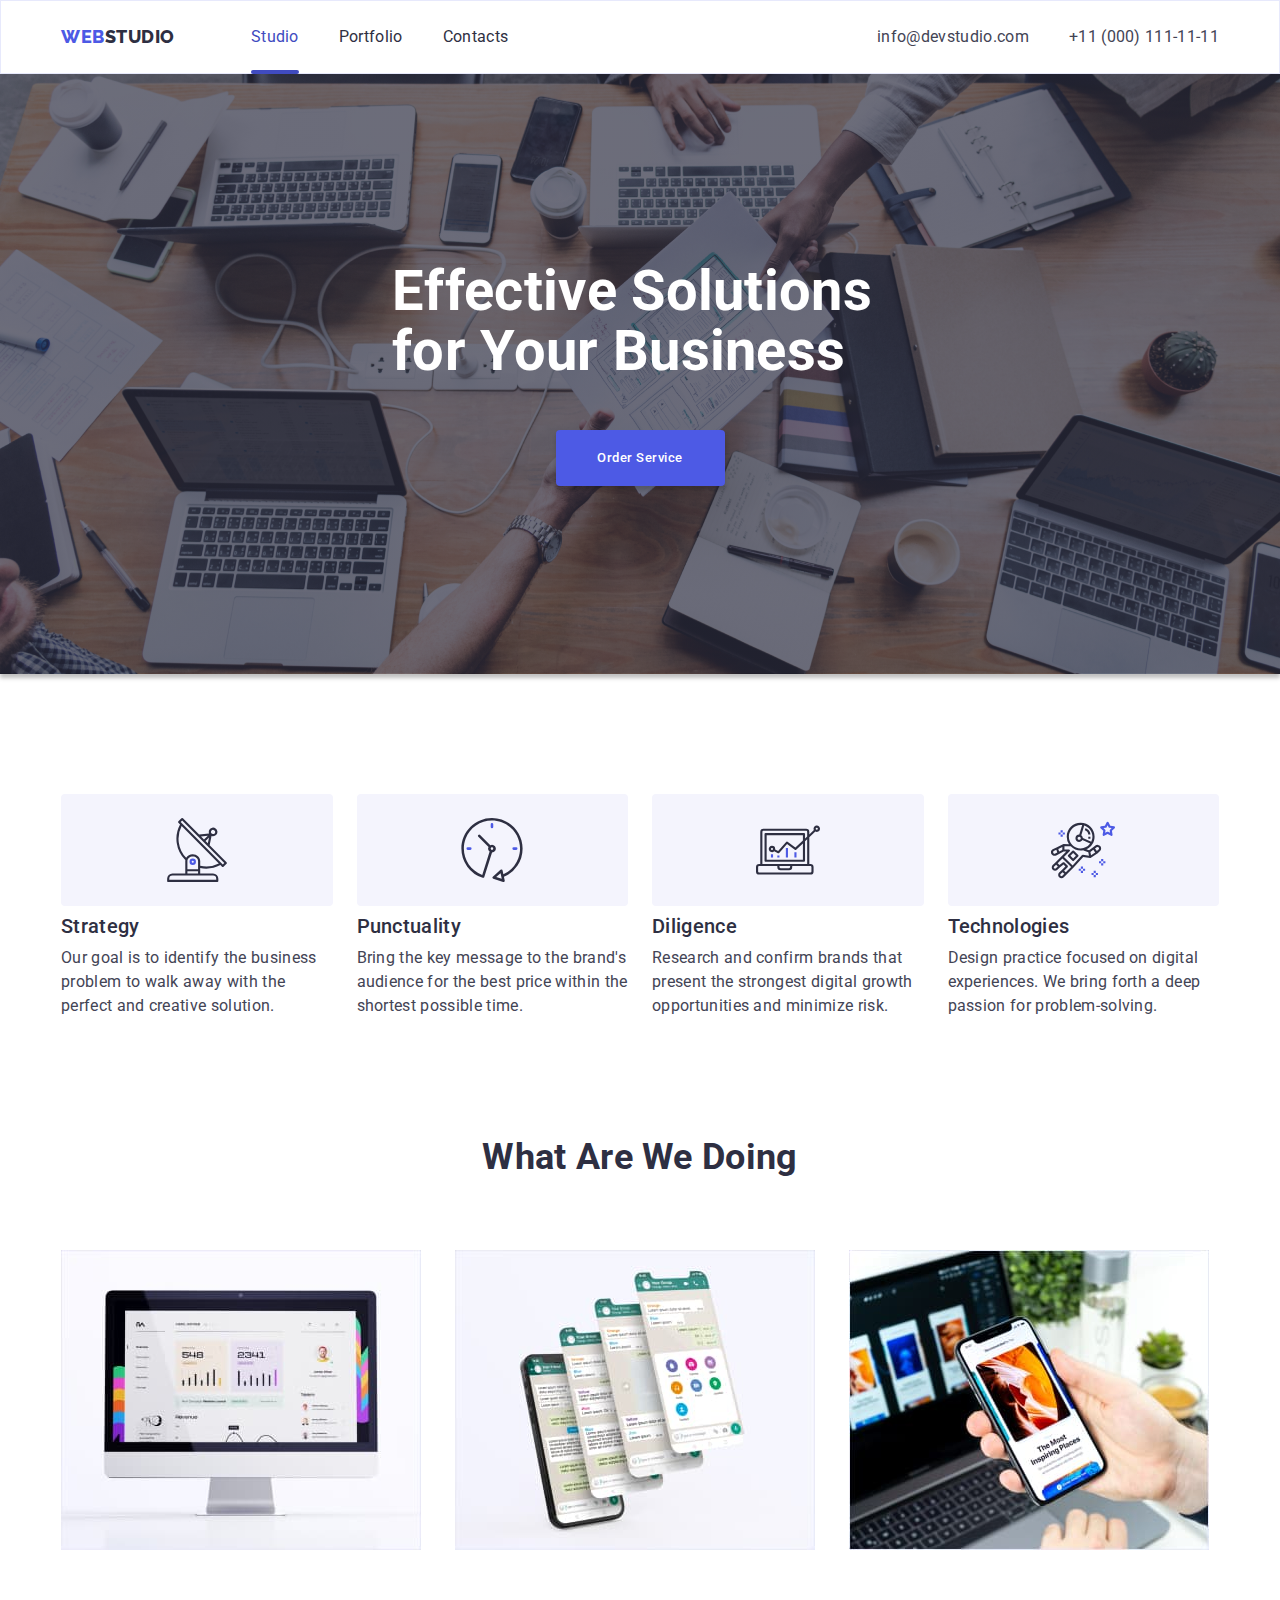
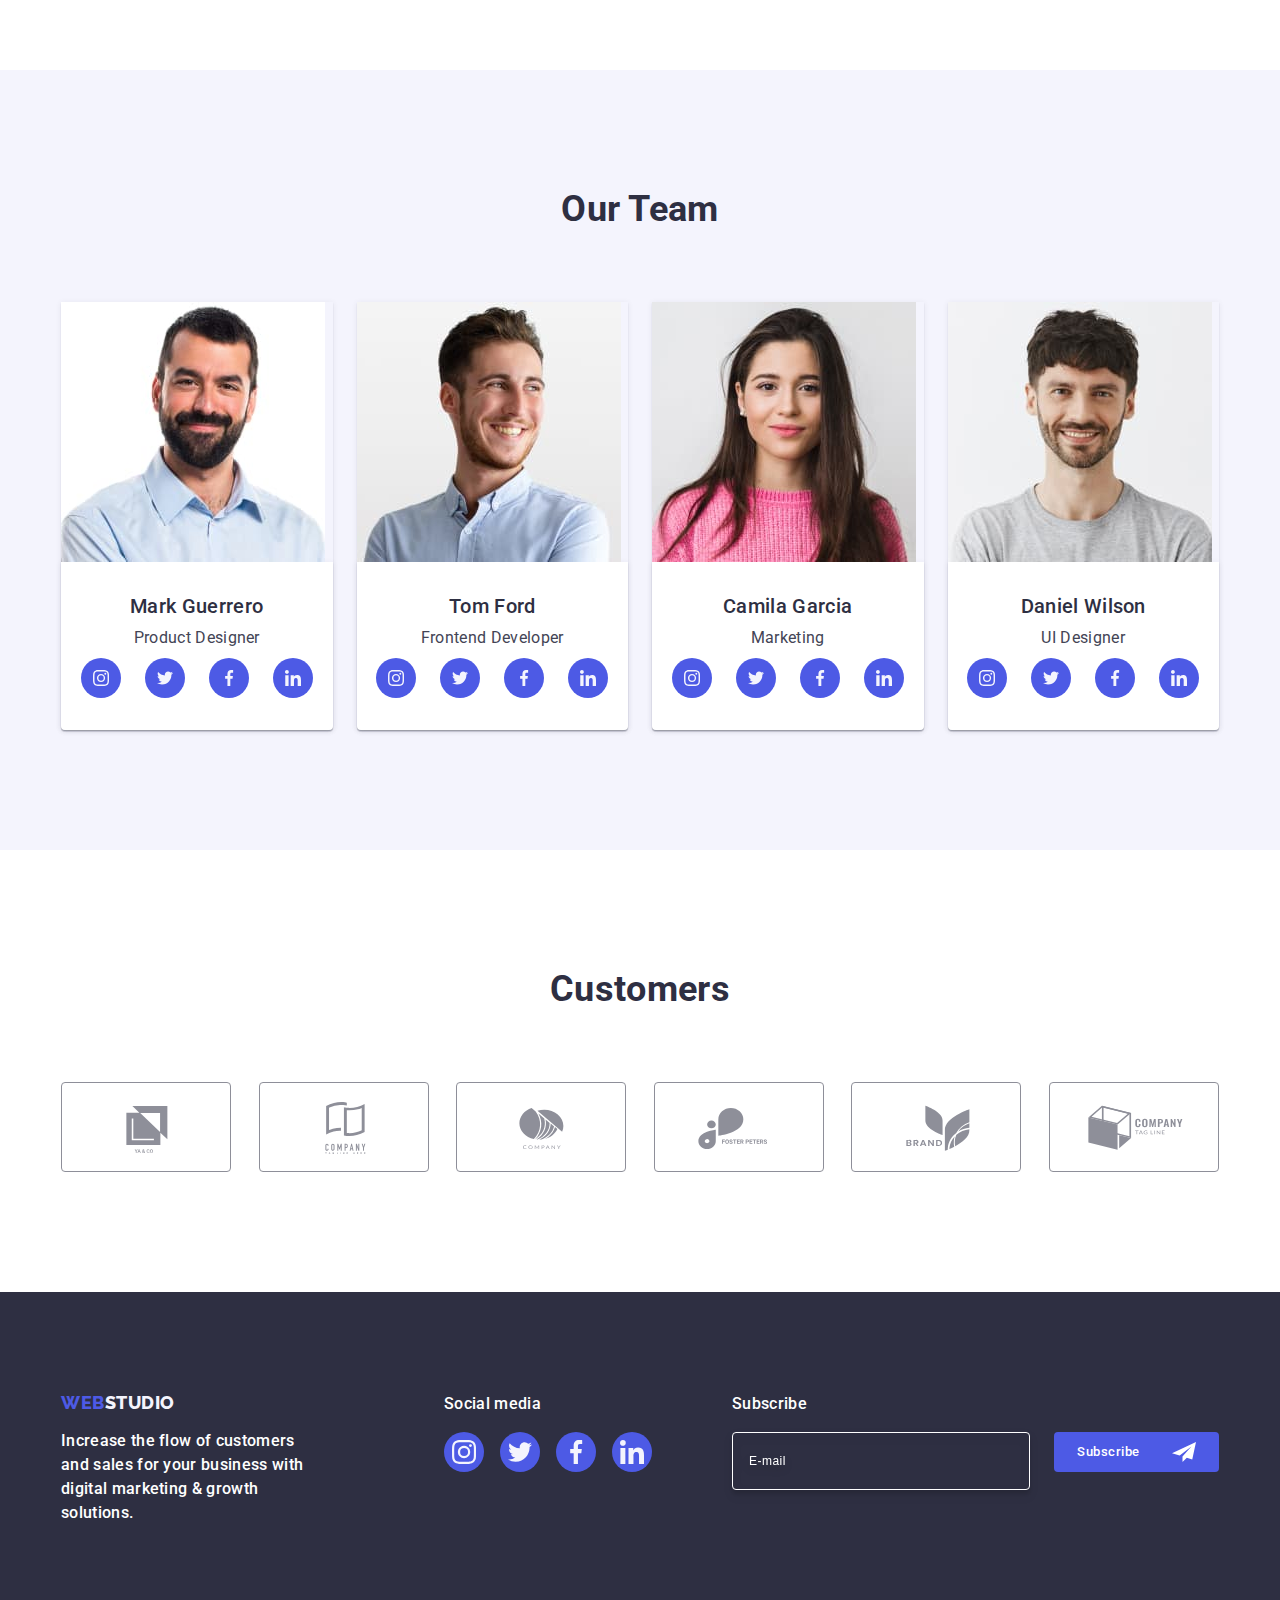
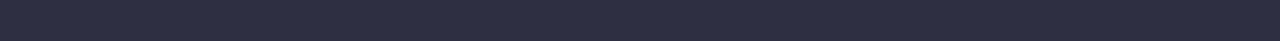
==== index.html @ c008a063 "commit" ====
<!DOCTYPE html>
<html lang="en">
  <head>
    <meta charset="UTF-8" />
    <meta http-equiv="X-UA-Compatible" content="IE=edge" />
    <meta name="viewport" content="width=device-width, initial-scale=1.0" />
    <title>WebStudio</title>

    <!-- Fonts -->
    <link rel="preconnect" href="https://fonts.googleapis.com" />
    <link rel="preconnect" href="https://fonts.gstatic.com" crossorigin />
    <link
      href="https://fonts.googleapis.com/css2?family=Raleway:wght@800&family=Roboto:wght@400;500;700;900&display=swap"
      rel="stylesheet"
    />
    <!-- Normalizer -->
    <link
      rel="stylesheet"
      href="https://cdnjs.cloudflare.com/ajax/libs/modern-normalize/2.0.0/modern-normalize.min.css"
      integrity="sha512-4xo8blKMVCiXpTaLzQSLSw3KFOVPWhm/TRtuPVc4WG6kUgjH6J03IBuG7JZPkcWMxJ5huwaBpOpnwYElP/m6wg=="
      crossorigin="anonymous"
      referrerpolicy="no-referrer"
    />
    <!-- styles -->
    <link rel="stylesheet" href="./css/styles.css" />
  </head>
  <body>
    <header class="header">
      <div class="header-container container">
        <nav class="nav-line">
          <a class="link logo" href="./index.html"
            >Web<span class="logo-grey">Studio</span></a
          >
          <ul class="list nav-list">
            <li class="nav-item">
              <a class="link nav-link active" href="./index.html">Studio</a>
            </li>
            <li class="nav-item">
              <a class="link nav-link" href="./portfolio.html">Portfolio</a>
            </li>
            <li class="nav-item">
              <a class="link nav-link" href="">Contacts</a>
            </li>
          </ul>
        </nav>
        <address class="contacts">
          <ul class="list nav-list">
            <li class="contacts-item">
              <a class="link contacts-link" href="mailto:info@devstudio.com"
                >info@devstudio.com</a
              >
            </li>
            <li class="contacts-item">
              <a class="link contacts-link" href="tel:+110001111111"
                >+11 (000) 111-11-11</a
              >
            </li>
          </ul>
        </address>
      </div>
    </header>

    <main>
      <!-- Hero section -->

      <section class="hero">
        <div class="container hero-container">
          <h1 class="hero-title">Effective Solutions for Your Business</h1>
          <button class="blue-button" type="button" data-modal-open>
            Order Service
          </button>
        </div>
      </section>

      <!-- Section 2 -->

      <section class="benefits-section">
        <div class="container">
          <h2 class="visually-hidden">Benefits</h2>
          <ul class="list benefits-list">
            <li class="text-section">
              <div class="benefits-icon-box">
                <svg class="benefits-icon" width="64" height="64">
                  <use href="./images/icons.svg#antenna"></use>
                </svg>
              </div>
              <h3 class="title">Strategy</h3>
              <p class="benefits-text">
                Our goal is to identify the business problem to walk away with
                the perfect and creative solution.
              </p>
            </li>
            <li class="text-section">
              <div class="benefits-icon-box">
                <svg class="benefits-icon" width="64" height="64">
                  <use href="./images/icons.svg#clock"></use>
                </svg>
              </div>
              <h3 class="title">Punctuality</h3>
              <p class="benefits-text">
                Bring the key message to the brand's audience for the best price
                within the shortest possible time.
              </p>
            </li>
            <li class="text-section">
              <div class="benefits-icon-box">
                <svg class="benefits-icon" width="64" height="64">
                  <use href="./images/icons.svg#diagram"></use>
                </svg>
              </div>
              <h3 class="title">Diligence</h3>
              <p class="benefits-text">
                Research and confirm brands that present the strongest digital
                growth opportunities and minimize risk.
              </p>
            </li>
            <li class="text-section">
              <div class="benefits-icon-box">
                <svg class="benefits-icon" width="64" height="64">
                  <use href="./images/icons.svg#astronaut"></use>
                </svg>
              </div>
              <h3 class="title">Technologies</h3>
              <p class="benefits-text">
                Design practice focused on digital experiences. We bring forth a
                deep passion for problem-solving.
              </p>
            </li>
          </ul>
        </div>
      </section>

      <!-- Section 3 -->

      <section class="wawd-section">
        <div class="container">
          <h2 class="wawd-title">What are we doing</h2>

          <ul class="list wawd-list">
            <li class="image-card">
              <img
                src="./images/comp.jpg"
                alt="computer"
                width="360"
                height="300"
              />
            </li>
            <li class="image-card">
              <img
                src="./images/screens.jpg"
                alt="screenshots"
                width="360"
                height="300"
              />
            </li>
            <li class="image-card">
              <img
                src="./images/tel.jpg"
                alt="phone"
                width="360"
                height="300"
              />
            </li>
          </ul>
        </div>
      </section>

      <!-- Section 4 -->

      <section class="team-section">
        <div class="container">
          <h2 class="team-title">Our Team</h2>
          <ul class="list team-list">
            <li class="team-card">
              <img
                src="./images/img.jpg"
                alt="Mark Guerrero"
                width="264"
                height="260"
              />
              <div class="team-details">
                <h3 class="title">Mark Guerrero</h3>
                <p class="team-text">Product Designer</p>
                <ul class="team-social-medias">
                  <li class="team-social-item">
                    <a class="team-icon-link" href="instagram.com"
                      ><svg class="team-icons" width="16" height="16">
                        <use href="./images/icons.svg#instagram"></use>
                      </svg>
                    </a>
                  </li>
                  <li class="team-social-item">
                    <a class="team-icon-link" href="twitter.com"
                      ><svg class="team-icons" width="16" height="16">
                        <use href="./images/icons.svg#twitter"></use>
                      </svg>
                    </a>
                  </li>
                  <li class="team-social-item">
                    <a class="team-icon-link" href="facebook.com">
                      <svg class="team-icons" width="16" height="16">
                        <use href="./images/icons.svg#facebook"></use>
                      </svg>
                    </a>
                  </li>
                  <li class="team-social-item">
                    <a class="team-icon-link" href=""
                      ><svg class="team-icons" width="16" height="16">
                        <use href="./images/icons.svg#linkedin"></use>
                      </svg>
                    </a>
                  </li>
                </ul>
              </div>
            </li>
            <li class="team-card">
              <img
                src="./images/img-2.jpg"
                alt="Tom Ford"
                width="264"
                height="260"
              />
              <div class="team-details">
                <h3 class="title">Tom Ford</h3>
                <p class="team-text">Frontend Developer</p>
                <ul class="team-social-medias">
                  <li class="team-social-item">
                    <a class="team-icon-link" href="instagram.com"
                      ><svg class="team-icons" width="16" height="16">
                        <use href="./images/icons.svg#instagram"></use>
                      </svg>
                    </a>
                  </li>
                  <li class="team-social-item">
                    <a class="team-icon-link" href="twitter.com"
                      ><svg class="team-icons" width="16" height="16">
                        <use href="./images/icons.svg#twitter"></use>
                      </svg>
                    </a>
                  </li>
                  <li class="team-social-item">
                    <a class="team-icon-link" href="facebook.com"
                      ><svg class="team-icons" width="16" height="16">
                        <use href="./images/icons.svg#facebook"></use>
                      </svg>
                    </a>
                  </li>
                  <li class="team-social-item">
                    <a class="team-icon-link" href=""
                      ><svg class="team-icons" width="16" height="16">
                        <use href="./images/icons.svg#linkedin"></use>
                      </svg>
                    </a>
                  </li>
                </ul>
              </div>
            </li>
            <li class="team-card">
              <img
                src="./images/img-3.jpg"
                alt="Camila Garcia"
                width="264"
                height="260"
              />
              <div class="team-details">
                <h3 class="title">Camila Garcia</h3>
                <p class="team-text">Marketing</p>
                <ul class="team-social-medias">
                  <li class="team-social-item">
                    <a class="team-icon-link" href="instagram.com"
                      ><svg class="team-icons" width="16" height="16">
                        <use href="./images/icons.svg#instagram"></use>
                      </svg>
                    </a>
                  </li>
                  <li class="team-social-item">
                    <a class="team-icon-link" href="twitter.com"
                      ><svg class="team-icons" width="16" height="16">
                        <use href="./images/icons.svg#twitter"></use>
                      </svg>
                    </a>
                  </li>
                  <li class="team-social-item">
                    <a class="team-icon-link" href="facebook.com"
                      ><svg class="team-icons" width="16" height="16">
                        <use href="./images/icons.svg#facebook"></use>
                      </svg>
                    </a>
                  </li>
                  <li class="team-social-item">
                    <a class="team-icon-link" href=""
                      ><svg class="team-icons" width="16" height="16">
                        <use href="./images/icons.svg#linkedin"></use>
                      </svg>
                    </a>
                  </li>
                </ul>
              </div>
            </li>
            <li class="team-card">
              <img
                src="./images/img-4.jpg"
                alt="Daniel Wilson"
                width="264"
                height="260"
              />
              <div class="team-details">
                <h3 class="title">Daniel Wilson</h3>
                <p class="team-text">UI Designer</p>
                <ul class="team-social-medias">
                  <li class="team-social-item">
                    <a class="team-icon-link" href="instagram.com"
                      ><svg class="team-icons" width="16" height="16">
                        <use href="./images/icons.svg#instagram"></use>
                      </svg>
                    </a>
                  </li>
                  <li class="team-social-item">
                    <a class="team-icon-link" href="twitter.com"
                      ><svg class="team-icons" width="16" height="16">
                        <use href="./images/icons.svg#twitter"></use>
                      </svg>
                    </a>
                  </li>
                  <li class="team-social-item">
                    <a class="team-icon-link" href="facebook.com"
                      ><svg class="team-icons" width="16" height="16">
                        <use href="./images/icons.svg#facebook"></use>
                      </svg>
                    </a>
                  </li>
                  <li class="team-social-item">
                    <a class="team-icon-link" href=""
                      ><svg class="team-icons" width="16" height="16">
                        <use href="./images/icons.svg#linkedin"></use>
                      </svg>
                    </a>
                  </li>
                </ul>
              </div>
            </li>
          </ul>
        </div>
      </section>

      <!-- Customers -->

      <section class="customers">
        <div class="container">
          <h2 class="team-title">Customers</h2>
          <ul class="customers-list">
            <li class="cust-item">
              <a href="" class="cust-link" aria-label="logo-1">
                <svg class="cust-icon" width="104" height="56">
                  <use href="./images/icons.svg#logo-1"></use>
                </svg>
              </a>
            </li>
            <li class="cust-item">
              <a href="" class="cust-link" aria-label="logo-2">
                <svg class="cust-icon" width="104" height="56">
                  <use href="./images/icons.svg#logo-2"></use>
                </svg>
              </a>
            </li>
            <li class="cust-item">
              <a href="" class="cust-link" aria-label="logo-3">
                <svg class="cust-icon" width="104" height="56">
                  <use href="./images/icons.svg#logo-3"></use>
                </svg>
              </a>
            </li>
            <li class="cust-item">
              <a href="" class="cust-link" aria-label="logo-4">
                <svg class="cust-icon" width="104" height="56">
                  <use href="./images/icons.svg#logo-4"></use>
                </svg>
              </a>
            </li>
            <li class="cust-item">
              <a href="" class="cust-link" aria-label="logo-5">
                <svg class="cust-icon" width="104" height="56">
                  <use href="./images/icons.svg#logo-5"></use>
                </svg>
              </a>
            </li>
            <li class="cust-item">
              <a href="" class="cust-link" aria-label="logo-6">
                <svg class="cust-icon" width="104" height="56">
                  <use href="./images/icons.svg#logo-6"></use>
                </svg>
              </a>
            </li>
          </ul>
        </div>
      </section>
    </main>

    <footer class="footer">
      <div class="container footer-container">
        <div class="footer-text-container">
          <a class="link logo footer-logo" href="./index.html"
            >Web<span class="logo-white">Studio</span>
          </a>
          <p class="footer-text">
            Increase the flow of customers and sales for your business with
            digital marketing & growth solutions.
          </p>
        </div>
        <div class="footer-socials-block">
          <p class="footer-text">Social media</p>
          <ul class="footer-social-list">
            <li class="footer-social-medias">
              <a href="" class="f-social-link">
                <svg class="footer-icon" width="24" height="24">
                  <use href="./images/icons.svg#instagram"></use>
                </svg>
              </a>
            </li>
            <li class="footer-social-medias">
              <a href="" class="f-social-link">
                <svg class="footer-icon" width="24" height="24">
                  <use href="./images/icons.svg#twitter"></use>
                </svg>
              </a>
            </li>
            <li class="footer-social-medias">
              <a href="" class="f-social-link">
                <svg class="footer-icon" width="24" height="24">
                  <use href="./images/icons.svg#facebook"></use>
                </svg>
              </a>
            </li>
            <li class="footer-social-medias">
              <a href="" class="f-social-link">
                <svg class="footer-icon" width="24" height="24">
                  <use href="./images/icons.svg#linkedin"></use>
                </svg>
              </a>
            </li>
          </ul>
        </div>

        <div class="subscribe">
          <p class="subscribe-title">Subscribe</p>

          <form class="subscribe-form">
            <label class="subscribe-label">
              <input
                class="subscribe-input"
                type="email"
                name="subscribe"
                placeholder="E-mail"
              />
            </label>

            <button class="blue-button subscribe-btn" type="submit">
              Subscribe
              <svg class="btn-icon" width="24" height="24">
                <use href="./images/icons.svg#send"></use>
              </svg>
            </button>
          </form>
        </div>
      </div>
    </footer>

    <!-- MODAL -->

    <div class="backdrop is-hidden" data-modal>
      <div class="modal">
        <button class="close-btn" type="button" data-modal-close>
          <svg class="close-icon" width="8" height="8">
            <use href="./images/icons.svg#icon-close"></use>
          </svg>
        </button>

        <p class="modal-title">Leave your contacts and we will call you back</p>

        <form class="modal-form">
          <div class="label-box">
            <label class="modal-label" for="user-name"> Name </label>
          </div>

          <div class="input-box">
            <input
              class="modal-input"
              type="text"
              name="user-name"
              id="user-name"
            />
            <svg
              class="input-icon"
              width="18"
              height="24"
              style="padding: 3px 0px"
            >
              <use href="./images/icons.svg#modal-name"></use>
            </svg>
          </div>

          <div class="label-box">
            <label class="modal-label" for="phone-no">Phone</label>
          </div>

          <div class="input-box" id="user-phone">
            <input
              class="modal-input"
              type="tel"
              name="phone"
              id="user-phone"
            />
            <svg class="input-icon" width="18" height="24">
              <use href="./images/icons.svg#modal-phone"></use>
            </svg>
          </div>

          <div class="label-box">
            <label class="modal-label" for="user-email">Email</label>
          </div>

          <div class="input-box">
            <input
              class="modal-input"
              type="email"
              name="email"
              id="user-email"
            />
            <svg class="input-icon" width="18" height="24">
              <use href="./images/icons.svg#modal-email"></use>
            </svg>
          </div>

          <label class="modal-label" for="user-comment">Comment</label>

          <textarea
            class="modal-input comment-box"
            name="comment"
            id="user-comment"
            placeholder="Text input"
          >
          </textarea>

          <div class="checkbox-area">
            <input
              class="check-box visually-hidden"
              type="checkbox"
              name="user-privacy"
              id="user-privacy"
              value="true"
            />
            <label for="user-privacy" class="policy">
              <span class="modal-check">
                <svg class="check-icon" width="" height="">
                  <use href=""></use>
                </svg>
              </span>
              I accept the terms and conditions of the
              <a href="">Privacy policy </a>
            </label>
          </div>
          <button class="blue-button send-btn" type="submit">Send</button>
        </form>
      </div>
    </div>

    <!-- skript -->
    <script src="./js/modal.js"></script>
  </body>
</html>
---- css/styles.css ----
:root {
    --primary-font: "Roboto", sans-serif;
    --body-text-color: #434455;
    --iris-color:#4D5AE5;
    --ocean-color:#404BBF;
    --main-white-color:#F4F4FD;
    --title-color:#2e2f42;
}
body {
    font-family: 'Roboto', sans-serif;
    color: var(--body-text-color);
    font-style: normal;
    font-weight: 400;
    font-size: 16px;
    line-height: 24px;
    letter-spacing: 0.02em;
    background-color: #FFF;
    margin:0;
}

img {
    display: block;
}
h1, h2, h3, h4, h5, li, p {
    margin: 0;
}
ul {
    margin: 0;
    padding: 0;
    list-style: none;
}
button {
    cursor: pointer;
}
.visually-hidden {
  position: absolute;
  width: 1px;
  height: 1px;
  margin: -1px;
  border: 0;
  padding: 0;
  white-space: nowrap;
  clip-path: inset(100%);
  clip: rect(0 0 0 0);
  overflow: hidden;
}

.container {
    width: 1158px;
    padding:0 15px;
    margin:0 auto;
}
.link {
    text-decoration: none;
    color: var(--body-text-color);
}
.list {
    color: var(--title-color);
}

/* Header */  
.header {
    max-height: 72px;
    border: 1px solid #E7E9FC;
    box-shadow: 0px 2px 1px rgba(46, 47, 66, 0.08), 0px 1px 1px rgba(46, 47, 66, 0.16), 0px 1px 6px rgba(46, 47, 66, 0.08);
 } 
/* logo */
.link.logo {
    font-family: 'Raleway', sans-serif;
    font-style: normal;
    font-weight: 800;
    font-size: 18px;
    line-height: 1.17;
    letter-spacing: 0.03em;
    text-transform: uppercase;
    color: var(--iris-color);
    margin-right: 76px;
}
.logo-grey {
    color: var(--title-color);
}
.header-container{
    display:flex;
    justify-content: space-between;
    align-items: center;
}
.nav-line {
    display: flex;
    align-items: center;
}
.nav-list {
    display: flex;
    gap: 40px;
}
.nav-item {
    transition:color 250ms cubic-bezier(0.4, 0, 0.2, 1); 
}
.nav-link {
    position:relative;
    transition: color 250ms cubic-bezier(0.4, 0, 0.2, 1);
}
.link.nav-link {
    display: flex;
    color: var(--title-color);
    font-style: normal;
    padding: 24px 0;
}
.nav-link.active {
    color:#404bbf; 
}
.nav-link.active::after{
    content: "";
    width: 100%;
    height: 4px;
    border-radius: 2px;
    background-color: var(--ocean-color); 
    position: absolute;
    left: 0; 
    bottom: -1px;
}

.nav-link:hover,
.nav-link:focus,
.nav-link:active{
    color: var(--ocean-color);
}

.contacts{
    font-style: normal;
    line-height: 1.5em;
}
.contacts .link:hover,
.contacts .link:active,
.contacts .link:focus {
    color:var(--ocean-color);
}
.contacts-link{
 transition: color 250ms cubic-bezier(0.4, 0, 0.2, 1);
}

/* hero */

.hero {
    color:#FFF;
    max-width: 1440px;
    max-height: 600px;
    background-color:#2E2F42; 
    background-image:linear-gradient(
	to bottom, 
	rgba(46, 47, 66, 0.70), 
	rgba(46, 47, 66, 0.70)
	),
    url(/images/hero-image.jpg);
    background-repeat:no-repeat;
    background-size: cover;
    background-position: center;
    
    padding: 188px 0;
    margin: 0 auto;
    box-shadow: 0px 4px 4px 0px rgba(0, 0, 0, 0.25);
}
.hero-title{
    font-weight: 700;
    font-size: 56px;
    line-height: 1.07;
    margin:auto auto 48px auto;
    max-width: 496px; 
}
.hero-container {

}
.blue-button {
    font-family: "Roboto", sans-serif; 
    color: #FFF;
    background-color: var(--iris-color); 
    font-weight: 500;
    letter-spacing: 0.04em;

    display: block;
    margin: 0 auto;
    min-width: 169px;
    height: 56px;
    box-shadow: 0px 4px 4px rgba(0, 0, 0, 0.15);
    border-radius: 4px;
    border: none;

    transition:background-color 250ms cubic-bezier(0.4, 0, 0.2, 1);
}
.hero-button:hover,
.hero-button:active, 
.hero-button:focus {
    background-color: var(--ocean-color);
}

/* benefits section */

.benefits-section{
    padding: 120px 0;
}

.benefits-list{
    display: flex;
    gap: 24px;
}
.benefits-icon-box{
    background-color: #F4F4FD;
    border-radius: 4px;
    margin-bottom: 8px;
    height: 112px;

    display: flex;
    align-items: center;
    justify-content: center;
}
.text-section {
    width: calc((100% - 72px) / 4);
}
.title {
    font-weight: 500;
    font-size: 20px;
    line-height: 24px;
    text-transform: capitalize;
    margin-bottom: 8px;
}

.benefits-text{
    letter-spacing: 0.02em;
    color:var(--body-text-color);
}


/* what are we doing */
.wawd-section {
    padding-bottom: 120px;

}
.wawd-title {
    color: var(--title-color);
    text-align: center;
    font-weight: 700;
    font-size: 36px;
    line-height: 1.11;
    text-transform: capitalize;
    margin-bottom: 72px;
}
.wawd-list {
    display: flex;
    gap: 24px;
}


/* Team */

.team-section {
    background-color: var(--main-white-color);
    padding: 120px 0;
}
.team-list {
    display: flex;
    gap: 24px;
    justify-content: center;
}
.team-card {
    width: calc((100% - 72px) / 4);
    border-radius: 0px 0px 4px 4px;
    min-height: 348px;
    box-shadow: 0px 1px 6px rgba(46, 47, 66, 0.08), 0px 1px 1px rgba(46, 47, 66, 0.16), 0px 2px 1px rgba(46, 47, 66, 0.08);
}

.team-details {
    text-align: center;
    padding: 32px 0;
    box-shadow: 0px 1px 6px rgba(46, 47, 66, 0.08), 0px 1px 1px rgba(46, 47, 66, 0.16), 0px 2px 1px rgba(46, 47, 66, 0.08);
    border-radius: 0px 0px 4px 4px;
    background-color: #FFF;
}
.team-title {
    color:var(--title-color);
    text-align: center;
    font-weight: 700;
    font-size: 36px;
    line-height: 1.11;
    text-transform: capitalize;
    margin-bottom: 72px;
}
.team-text {
    color: #434455;
}
.team-social-medias{
    display: flex;
    gap: 24px;
    justify-content: center;
    margin-top: 8px;
}
.team-social-item{
}
.team-icons {
    fill:#f4f4fd;
}
.team-icon-link{
    display:flex;
    justify-content: center;
    align-items: center;
    background-color: var(--iris-color);
    padding: 12px;
    border-radius: 50%;
    transition: background-color 250ms cubic-bezier(0.4, 0, 0.2, 1); 

}
.team-icon-link:hover,
.team-icon-link:focus,
.team-icon-link:active {
    background-color: var(--ocean-color);
}

/* Customers */
.customers{
    padding: 120px 0;
}
.customers-list{
    display:flex;
    justify-content:space-between;
    gap:24px; 
}
.cust-item{
    transition: border-color 250ms cubic-bezier(0.4, 0, 0.2, 1), color 250ms cubic-bezier(0.4, 0, 0.2, 1);
}
.cust-link{
    width: 168px;
    height: 88px;
    border: 1px solid #8E8F99;
    color: #8e8f99;

    display: flex;
    align-items: center;
    justify-content: center;
    border-radius: 4px;
    flex-shrink: 0;
    transition: border-color 250ms cubic-bezier(0.4, 0, 0.2, 1), color 250ms cubic-bezier(0.4, 0, 0.2, 1);

}
.cust-link:hover,
.cust-link:focus {
    color: #404bbf;
    border-color: #404bbf;
}
.cust-icon{
    fill: currentColor;
}
.cust-link:hover.cust-icon,
.cust-link:focus.cust-icon
{
    fill:var(--ocean-color);
    color: var(--ocean-color);
    border-color: var(--ocean-color);
}

/* PORTFOLIO */

/*  button line */
.portfolio-section {
    padding-top: 96px; 
    padding-bottom: 120px; 
}
.btn-item{
    display: block;
}
.buttons {
    font-family: var(--primary-font);
    color: var(--iris-color);
    background-color:var(--main-white-color);
    
    font-weight: 500;
    letter-spacing: 0.04em;
    padding: 12px 24px;
    border: 1px solid #E7E9FC;
    border-radius: 4px;
    transition:color 250ms cubic-bezier(0.4, 0, 0.2, 1), background-color 250ms cubic-bezier(0.4, 0, 0.2, 1), border-color 250ms cubic-bezier(0.4, 0, 0.2, 1), box-shadow 250ms cubic-bezier(0.4, 0, 0.2, 1);
}
.buttons:hover,
.buttons:active,
.buttons:focus
{
    background-color: var(--ocean-color);
    color:#FFF;
    border: 1px solid transparent;
    box-shadow: 0px 3px 1px rgba(0, 0, 0, 0.1), 0px 2px 1px rgba(0, 0, 0, 0.08), 0px 2px 2px rgba(0, 0, 0, 0.12); 
}
.buttons:hover .btn-link,
.buttons:active .btn-link,
.buttons:focus .btn-link {
    color:#fff;
}
.button-row{
    display:flex;
    justify-content: center;
    margin-bottom: 72px;
    gap: 24px;

}


/* pictures */

.image-container{
    display:flex;
    flex-wrap: wrap;
    gap: 24px;
    row-gap: 48px;
    justify-content: center;

}
.image-card{
    width:calc((100% - 48px) / 3);    
}

.image-link {
    display: block;
    transition: box-shadow 250ms cubic-bezier(0.4, 0, 0.2, 1);

}

.image-link:hover,
.image-link:active,
.image-link:focus{
    box-shadow: 0px 2px 1px 0px rgba(46, 47, 66, 0.08), 0px 1px 1px 0px rgba(46, 47, 66, 0.16), 0px 1px 6px 0px rgba(46, 47, 66, 0.08);
}
.box{
    overflow: hidden;
    max-width: 360px;
    max-height: 300px;

    position: relative;
}
.hover-text
{
    background-color: var(--iris-color);
    color: #F4F4FD;
    display: inline-block;
    position: absolute;
    top: 0;
    transform: translateY(100%);
    transition: transform 250ms cubic-bezier(0.4, 0, 0.2, 1);

    width: 100%;
    height: 100%;
    padding: 40px 32px;  
    font-size: 16px;
    line-height: 1.5; 
    letter-spacing: 0.02em; 
}

.box:hover .hover-text{
    transform: translateY(0%);
    transition-duration: 250ms;
}

.picture-title{
    font-weight: 500;
    font-size: 20px;
    color: var(--title-color);
    margin-bottom: 8px;
}
.picture-text {
    color: var(--body-text-color);
}
.card {
    padding: 32px 16px;
    border: 1px solid #E7E9FC;
    border-top: none;
}


/* Footer */

.footer {
    background-color: #2E2F42;
    color: var(--main-white-color);
    padding: 100px 0px;
}
.footer-container {
    display: flex;
    align-items: baseline;
}
.footer-text-container{
    margin-right: 120px;
}
.footer-logo {
    display: inline-block;
    margin-bottom: 16px; 
}
.logo-white {
    color: var(--main-white-color);
}
.footer-text{
    max-width: 264px;
    font-weight: 500;
    color:#ffffff;
    margin-bottom: 16px;
}
.footer-social-list {
    display: flex;
    align-items: baseline;
    gap: 16px;
    margin-top: 16px;
}
.footer-social-medias {
    width: 40px;
    height: 40px;
}
.f-social-link{
    display: flex;
    justify-content: center;
    align-items: center;
    background-color: var(--iris-color);
    padding: 8px;
    border-radius: 50%;
    transition: background-color 250ms cubic-bezier(0.4, 0, 0.2, 1); 

}
.f-social-link:hover,
.f-social-link:focus,
.f-social-link:active{
    background-color: #31D0AA;
}
.footer-icon {
    fill: #f4f4fd;
}

/* subscribe input */

.subscribe{
    margin-left: 80px;
}
.subscribe-title{
    margin-bottom: 16px;
    font-size: 16px;
    font-weight: 500;
    color: #fff;
}
.subscribe-form{
    display: flex;
    gap: 24px;
}
.subscribe-label{

}
.subscribe-input{
    color: #fff;
    width: 264px;
    height: 40px;
    border-radius: 4px;
    border: 1px solid #FFF;
    box-shadow: 0px 4px 4px 0px rgba(0, 0, 0, 0.15);
    background-color: transparent;
    font-size: 12px;
    line-height: 1.5; 
    letter-spacing: 0.04em; 
    filter: drop-shadow(0px 4px 4px rgba(0, 0, 0, 0.15)); 
    padding: 8px 16px;
}
.subscribe-input::placeholder{
    color:#fff;
}
.subscribe-input:focus{
    border-color: var(--iris-color);
    outline: transparent;
}
.subscribe-btn{
    height: 40px;
    min-width: 165px;
    display: flex;
    gap: 16px;
    line-height: 1.5;
    align-items: center;
    justify-content: center;
    box-shadow: none;
   }

.btn-icon{
    fill: #fff;
    margin-left: 16px;
}

                        /* MODAL */
.backdrop.is-hidden{
    opacity: 0;
    pointer-events: none;
    visibility: hidden;
}
.backdrop {
    position: fixed;
    top: 0;
    left: 0;
    background-color: rgba(46, 47, 66, 0.40);
    width: 100%;
    height: 100%;
    z-index: 999;
    transition: opacity 250ms cubic-bezier(0.4, 0, 0.2, 1), visibility 250ms cubic-bezier(0.4, 0, 0.2, 1);
}

.modal{
    width: 408px;
    min-height: 584px;
    padding: 72px 24px 24px 24px;

    flex-shrink: 0;
    background-color: #FFF;
    border-radius: 4px;
    background: #FCFCFC;
    border-radius: 4px;
    box-shadow: 0px 2px 1px 0px rgba(0, 0, 0, 0.20), 0px 1px 3px 0px rgba(0, 0, 0, 0.12), 0px 1px 1px 0px rgba(0, 0, 0, 0.14);

    position: absolute;
    top: 50%;
    left:50%;
    transform: translate(-50%, -50%);
    transition: transform 250ms cubic-bezier(0.4, 0, 0.2, 1); 
}
.close-btn {
    width:24px;
    height:24px;
    padding: 0; 
    background-color:#e7e9fc;

    position: absolute;
    top:24px;
    right:24px;
    border-radius: 50%;
    border: 1px solid rgba(0, 0, 0, 0.10);

    display: flex;
    align-items: center;
    justify-content: center;

    transition: background-color 250ms cubic-bezier(0.4, 0, 0.2, 1), border 250ms cubic-bezier(0.4, 0, 0.2, 1); 
}
.close-icon{
    border: 1px;
    transition: fill 250ms cubic-bezier(0.4, 0, 0.2, 1); 
}
.close-btn:hover,
.close-btn:focus
 {
    background-color: var(--ocean-color);
    border:none;
}
.close-btn:hover .close-icon,
.close-btn:focus .close-icon {
    stroke:#FFF;
    fill: #fff;
}

/* INPUT */

.modal-title{
    text-align: center;
    font-size: 16px;
    font-style: normal;
    font-weight: 500;
    letter-spacing: 0.02px;
    line-height: 1.5; 
    margin-bottom: 16px;
    color: #2E2F42;
}
.modal-form{

}
.label-box{
    margin-bottom: 8px; 
}

.modal-label,
.user-privacy {
    display: block;
    color: #8E8F99;
    font-weight: 400;
    letter-spacing: 0.04em; 
    line-height: 1.17; 
    font-size: 12px; 
     margin-bottom: 4px; 

    position: relative;
}
.input-box {
    position: relative;
}

.modal-input{
    padding: 11px 38px;
    margin-top: 2px;
    width: 100%;
    height: 40px;

    border-radius: 4px;
    border: 1px solid rgba(46, 47, 66, 0.40);
    transition:border-color 250ms cubic-bezier(0.4, 0, 0.2, 1);

}
.input-icon {
    fill: #2E2F42;

    position: absolute;
    left: 16px; 
    top: 50%;
    transform: translateY(-50%);

    transition:fill 250ms cubic-bezier(0.4, 0, 0.2, 1);
}
.modal-input:focus{
    border-color: var(--iris-color);
    outline: transparent;

}
.modal-input:focus + .input-icon{
    fill:var(--iris-color);

}
.comment-box {
    padding-left: 16px;
    min-height: 120px;
}

.comment-box::placeholder{
    color: rgba(46, 47, 66, 0.40);
}

.comment-box{
    
}
.checkbox-area{

}
.modal-check {
    font-size: 12px;
    font-style: normal;
    font-weight: 400;
    line-height: 14px;
    letter-spacing: 0.48px;
    color:#8E8F99;
    margin-top: 16px;
}
.check-box {

    transition:color 250ms cubic-bezier(0.4, 0, 0.2, 1);
}
.check-box:checked {
    color: var(--ocean-color);
}
.modal-check{

}
.check-icon{
    
}
.send-btn {
    margin-top: 24px;
}
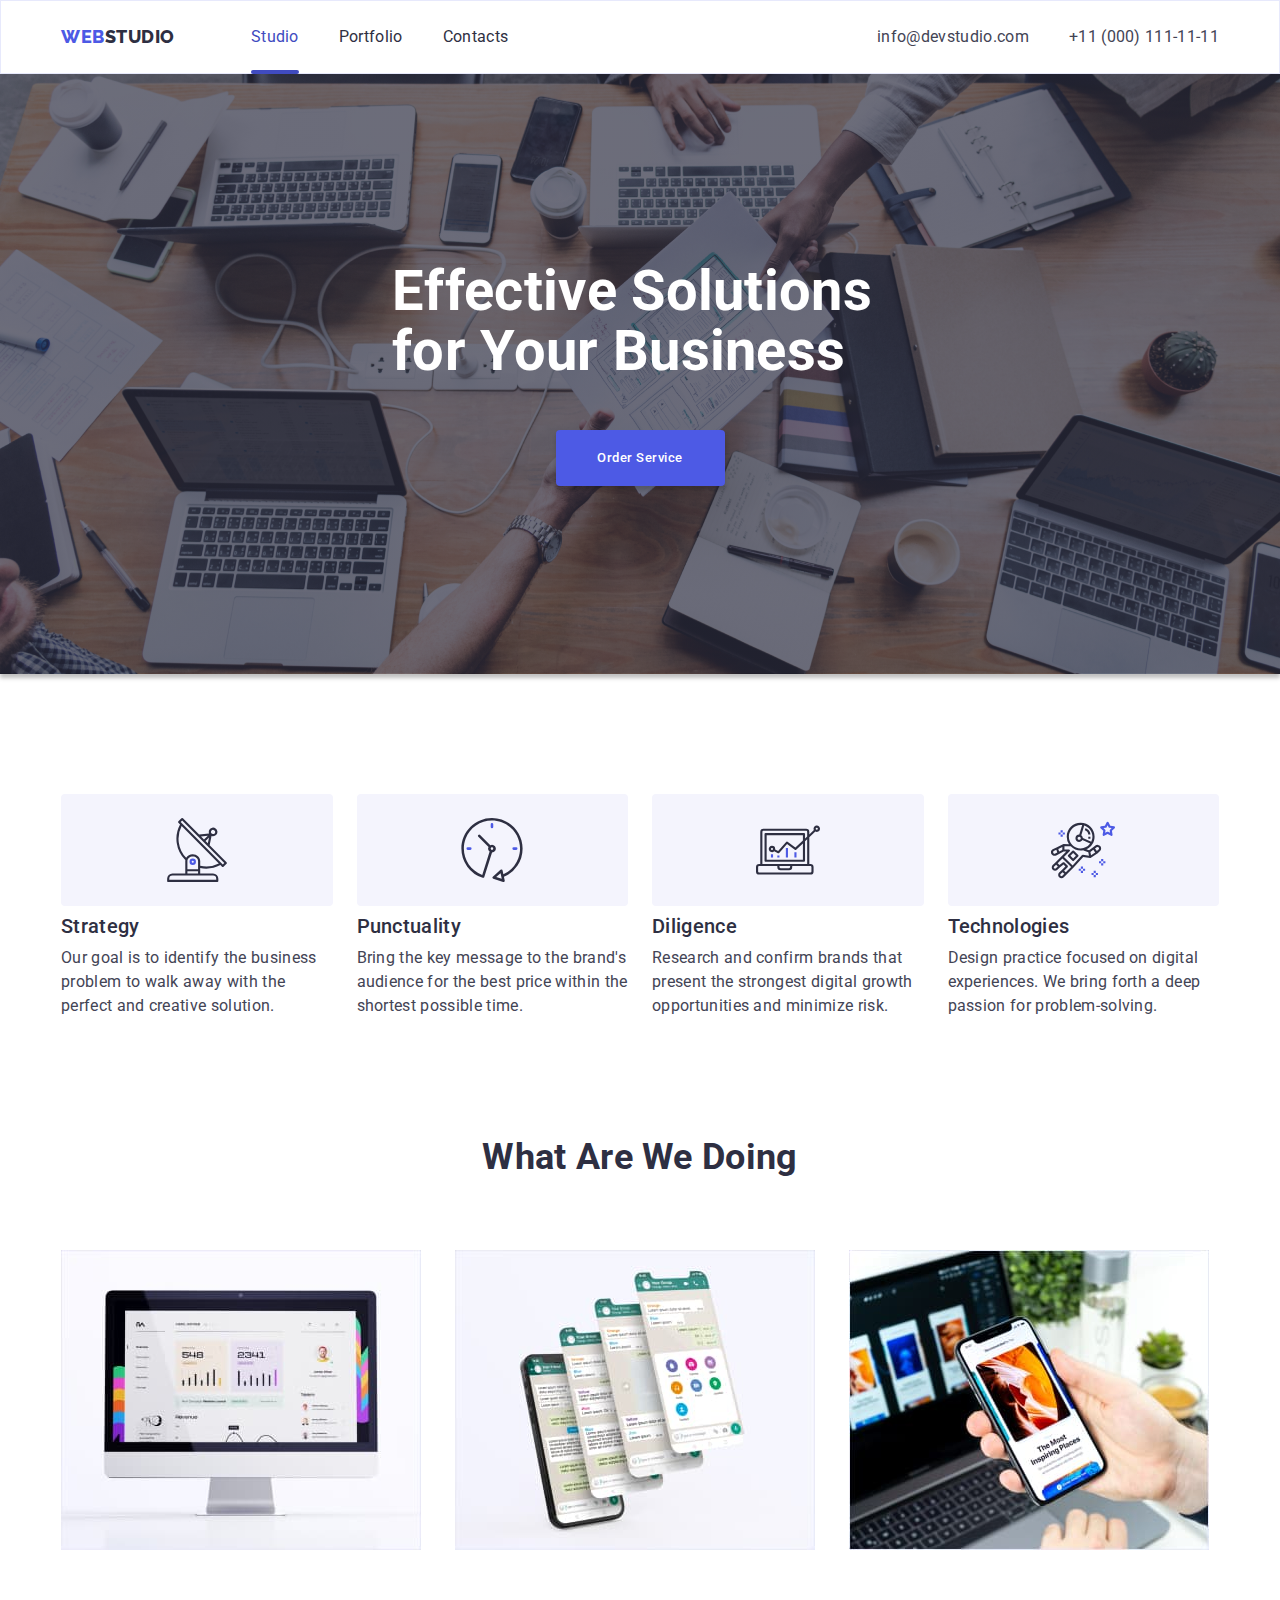
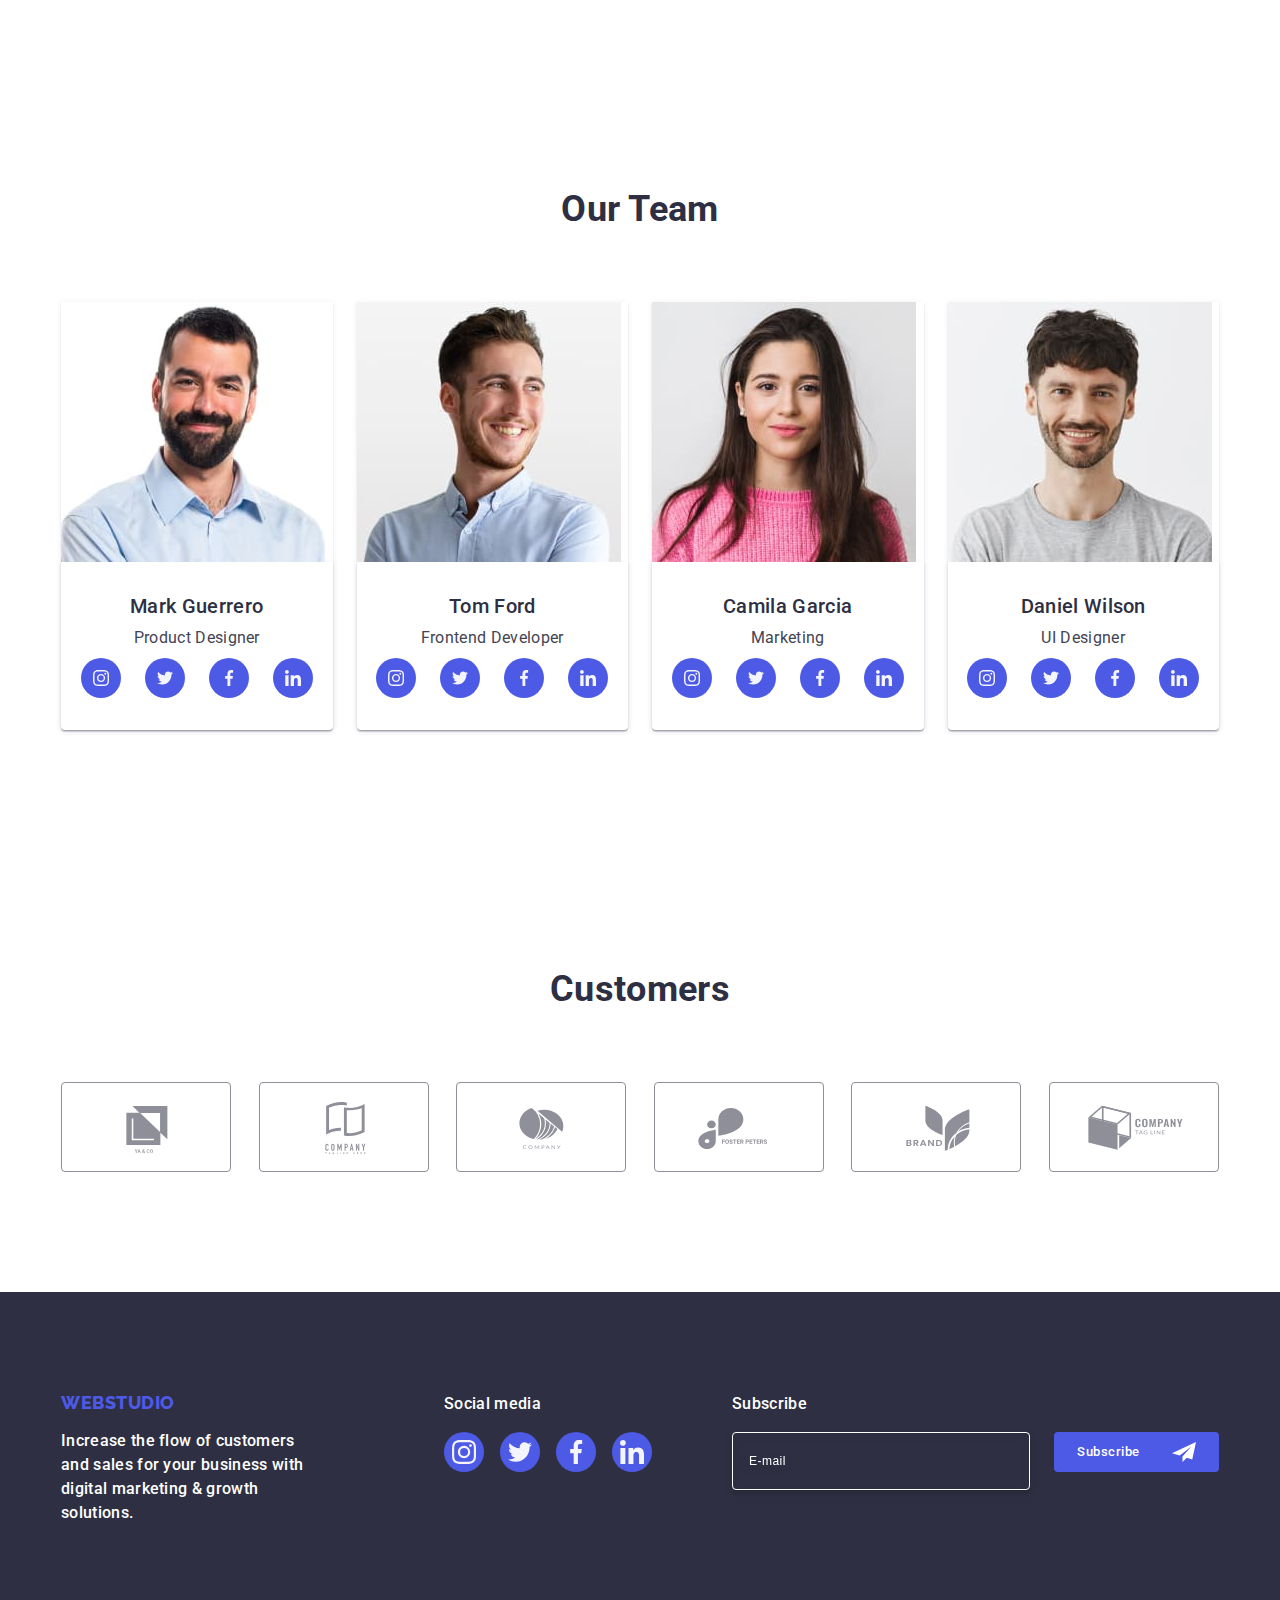
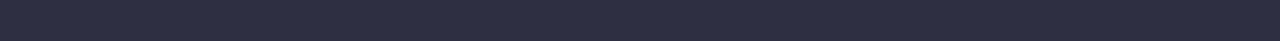
==== commit a7105d93: "commit" ====
--- a/index.html
+++ b/index.html
@@ -480,83 +480,84 @@
         <form class="modal-form">
           <div class="label-box">
             <label class="modal-label" for="user-name"> Name </label>
-          </div>
-
-          <div class="input-box">
-            <input
-              class="modal-input"
-              type="text"
-              name="user-name"
-              id="user-name"
-            />
-            <svg
-              class="input-icon"
-              width="18"
-              height="24"
-              style="padding: 3px 0px"
-            >
-              <use href="./images/icons.svg#modal-name"></use>
-            </svg>
+
+            <div class="input-box">
+              <input
+                class="modal-input"
+                type="text"
+                name="user-name"
+                id="user-name"
+              />
+              <svg
+                class="input-icon"
+                width="18"
+                height="24"
+                style="padding: 3px 0px"
+              >
+                <use href="./images/icons.svg#modal-name"></use>
+              </svg>
+            </div>
           </div>
 
           <div class="label-box">
             <label class="modal-label" for="phone-no">Phone</label>
-          </div>
-
-          <div class="input-box" id="user-phone">
-            <input
-              class="modal-input"
-              type="tel"
-              name="phone"
-              id="user-phone"
-            />
-            <svg class="input-icon" width="18" height="24">
-              <use href="./images/icons.svg#modal-phone"></use>
-            </svg>
+
+            <div class="input-box" id="user-phone">
+              <input
+                class="modal-input"
+                type="tel"
+                name="phone"
+                id="user-phone"
+              />
+              <svg class="input-icon" width="18" height="24">
+                <use href="./images/icons.svg#modal-phone"></use>
+              </svg>
+            </div>
           </div>
 
           <div class="label-box">
             <label class="modal-label" for="user-email">Email</label>
+
+            <div class="input-box">
+              <input
+                class="modal-input"
+                type="email"
+                name="email"
+                id="user-email"
+              />
+              <svg class="input-icon" width="18" height="24">
+                <use href="./images/icons.svg#modal-email"></use>
+              </svg>
+            </div>
           </div>
 
-          <div class="input-box">
+          <div class="label-box">
+            <label class="modal-label" for="user-comment">Comment</label>
+            <textarea
+              class="modal-input comment-box"
+              name="user-comment"
+              id="user-comment"
+              placeholder="Text input"
+            >
+            </textarea>
+          </div>
+
+          <div class="modal-checkbox-area">
             <input
-              class="modal-input"
-              type="email"
-              name="email"
-              id="user-email"
-            />
-            <svg class="input-icon" width="18" height="24">
-              <use href="./images/icons.svg#modal-email"></use>
-            </svg>
-          </div>
-
-          <label class="modal-label" for="user-comment">Comment</label>
-
-          <textarea
-            class="modal-input comment-box"
-            name="comment"
-            id="user-comment"
-            placeholder="Text input"
-          >
-          </textarea>
-
-          <div class="checkbox-area">
-            <input
-              class="check-box visually-hidden"
+              class="checkbox-input visually-hidden"
               type="checkbox"
               name="user-privacy"
               id="user-privacy"
               value="true"
             />
-            <label for="user-privacy" class="policy">
-              <span class="modal-check">
-                <svg class="check-icon" width="" height="">
-                  <use href=""></use>
+            <label class="policy-label" for="user-privacy">
+              <span class="modal-custom-checkbox">
+                <svg class="check-icon" width="10px" height="8px">
+                  <use href="./images/icons.svg#checked"></use>
                 </svg>
               </span>
               I accept the terms and conditions of the
-              <a href="">Privacy policy </a>
+              <a class="policy-link" href="">Privacy policy </a>
             </label>
           </div>
           <button class="blue-button send-btn" type="submit">Send</button>
--- a/css/styles.css
+++ b/css/styles.css
@@ -3,9 +3,18 @@
     --body-text-color: #434455;
     --iris-color:#4D5AE5;
     --ocean-color:#404BBF;
-    --main-white-color:#F4F4FD;
+    ---cloud-color:#F4F4FD;
     --title-color:#2e2f42;
-}
+    --animation: color 250ms cubic-bezier(0.4, 0, 0.2, 1),
+                background-color 250ms cubic-bezier(0.4, 0, 0.2, 1),
+                border-color 250ms cubic-bezier(0.4, 0, 0.2, 1),
+                box-shadow 250ms cubic-bezier(0.4, 0, 0.2, 1),
+                transform 250ms cubic-bezier(0.4, 0, 0.2, 1);
+    --backdrop-animation: opacity 250ms cubic-bezier(0.4, 0, 0.2, 1), 
+                visibility 250ms cubic-bezier(0.4, 0, 0.2, 1) ; 
+
+}
+                    /* GENERAL */
 body {
     font-family: 'Roboto', sans-serif;
     color: var(--body-text-color);
@@ -58,7 +67,7 @@
     color: var(--title-color);
 }
 
-/* Header */  
+                    /* Header */  
 .header {
     max-height: 72px;
     border: 1px solid #E7E9FC;
@@ -93,7 +102,7 @@
     gap: 40px;
 }
 .nav-item {
-    transition:color 250ms cubic-bezier(0.4, 0, 0.2, 1); 
+    transition: var(--animation);
 }
 .nav-link {
     position:relative;
@@ -135,10 +144,10 @@
     color:var(--ocean-color);
 }
 .contacts-link{
- transition: color 250ms cubic-bezier(0.4, 0, 0.2, 1);
-}
-
-/* hero */
+ transition: var(--animation);
+}
+
+                    /* HERO */
 
 .hero {
     color:#FFF;
@@ -184,7 +193,7 @@
     border-radius: 4px;
     border: none;
 
-    transition:background-color 250ms cubic-bezier(0.4, 0, 0.2, 1);
+    transition: var(--animation);
 }
 .hero-button:hover,
 .hero-button:active, 
@@ -192,7 +201,7 @@
     background-color: var(--ocean-color);
 }
 
-/* benefits section */
+                /* benefits section */
 
 .benefits-section{
     padding: 120px 0;
@@ -203,7 +212,7 @@
     gap: 24px;
 }
 .benefits-icon-box{
-    background-color: #F4F4FD;
+    background-color: var(---cloud-color);
     border-radius: 4px;
     margin-bottom: 8px;
     height: 112px;
@@ -229,7 +238,7 @@
 }
 
 
-/* what are we doing */
+                /* What are we doing */
 .wawd-section {
     padding-bottom: 120px;
 
@@ -249,7 +258,7 @@
 }
 
 
-/* Team */
+                    /* Team */
 
 .team-section {
     background-color: var(--main-white-color);
@@ -295,7 +304,7 @@
 .team-social-item{
 }
 .team-icons {
-    fill:#f4f4fd;
+    fill:var(---cloud-color);
 }
 .team-icon-link{
     display:flex;
@@ -304,7 +313,7 @@
     background-color: var(--iris-color);
     padding: 12px;
     border-radius: 50%;
-    transition: background-color 250ms cubic-bezier(0.4, 0, 0.2, 1); 
+    transition: var(--animation); 
 
 }
 .team-icon-link:hover,
@@ -313,7 +322,7 @@
     background-color: var(--ocean-color);
 }
 
-/* Customers */
+                    /* Customers */
 .customers{
     padding: 120px 0;
 }
@@ -323,7 +332,7 @@
     gap:24px; 
 }
 .cust-item{
-    transition: border-color 250ms cubic-bezier(0.4, 0, 0.2, 1), color 250ms cubic-bezier(0.4, 0, 0.2, 1);
+    transition: var(--animation);
 }
 .cust-link{
     width: 168px;
@@ -336,7 +345,7 @@
     justify-content: center;
     border-radius: 4px;
     flex-shrink: 0;
-    transition: border-color 250ms cubic-bezier(0.4, 0, 0.2, 1), color 250ms cubic-bezier(0.4, 0, 0.2, 1);
+    transition: var(--animation);
 
 }
 .cust-link:hover,
@@ -355,9 +364,9 @@
     border-color: var(--ocean-color);
 }
 
-/* PORTFOLIO */
-
-/*  button line */
+                    /* PORTFOLIO */
+
+                    /*  button line */
 .portfolio-section {
     padding-top: 96px; 
     padding-bottom: 120px; 
@@ -375,7 +384,7 @@
     padding: 12px 24px;
     border: 1px solid #E7E9FC;
     border-radius: 4px;
-    transition:color 250ms cubic-bezier(0.4, 0, 0.2, 1), background-color 250ms cubic-bezier(0.4, 0, 0.2, 1), border-color 250ms cubic-bezier(0.4, 0, 0.2, 1), box-shadow 250ms cubic-bezier(0.4, 0, 0.2, 1);
+    transition:n var(--animation);
 }
 .buttons:hover,
 .buttons:active,
@@ -400,7 +409,7 @@
 }
 
 
-/* pictures */
+                    /* pictures */
 
 .image-container{
     display:flex;
@@ -416,7 +425,7 @@
 
 .image-link {
     display: block;
-    transition: box-shadow 250ms cubic-bezier(0.4, 0, 0.2, 1);
+    transition: var(--animation);
 
 }
 
@@ -435,12 +444,12 @@
 .hover-text
 {
     background-color: var(--iris-color);
-    color: #F4F4FD;
+    color: var(---cloud-color);
     display: inline-block;
     position: absolute;
     top: 0;
     transform: translateY(100%);
-    transition: transform 250ms cubic-bezier(0.4, 0, 0.2, 1);
+    transition: var(--animation);
 
     width: 100%;
     height: 100%;
@@ -471,7 +480,7 @@
 }
 
 
-/* Footer */
+                    /* Footer */
 
 .footer {
     background-color: #2E2F42;
@@ -515,7 +524,7 @@
     background-color: var(--iris-color);
     padding: 8px;
     border-radius: 50%;
-    transition: background-color 250ms cubic-bezier(0.4, 0, 0.2, 1); 
+    transition: var(--animation); 
 
 }
 .f-social-link:hover,
@@ -524,10 +533,10 @@
     background-color: #31D0AA;
 }
 .footer-icon {
-    fill: #f4f4fd;
-}
-
-/* subscribe input */
+    fill: var(---cloud-color);
+}
+
+                    /* subscribe input */
 
 .subscribe{
     margin-left: 80px;
@@ -596,7 +605,7 @@
     width: 100%;
     height: 100%;
     z-index: 999;
-    transition: opacity 250ms cubic-bezier(0.4, 0, 0.2, 1), visibility 250ms cubic-bezier(0.4, 0, 0.2, 1);
+    transition: var(--animation);
 }
 
 .modal{
@@ -651,20 +660,22 @@
     fill: #fff;
 }
 
-/* INPUT */
+                    /* MODAL INPUT */
 
 .modal-title{
     text-align: center;
     font-size: 16px;
     font-style: normal;
     font-weight: 500;
-    letter-spacing: 0.02px;
+    letter-spacing: 0.02em; 
     line-height: 1.5; 
+    color: #2E2F42;
+}
+.modal-form{
+
+}
+.modal-form:nth-child(4){
     margin-bottom: 16px;
-    color: #2E2F42;
-}
-.modal-form{
-
 }
 .label-box{
     margin-bottom: 8px; 
@@ -691,11 +702,16 @@
     margin-top: 2px;
     width: 100%;
     height: 40px;
+    background-color: transparent;
+    outline: transparent;
 
     border-radius: 4px;
     border: 1px solid rgba(46, 47, 66, 0.40);
     transition:border-color 250ms cubic-bezier(0.4, 0, 0.2, 1);
 
+    font-size: 12px; 
+    line-height: 1.17;
+    letter-spacing: 0.04em; 
 }
 .input-icon {
     fill: #2E2F42;
@@ -717,42 +733,59 @@
 
 }
 .comment-box {
-    padding-left: 16px;
-    min-height: 120px;
+    width: 100%;
+    height: 120px;     
+    padding: 8px 16px;
+    
+    resize: none; 
+    color: rgba(46, 47, 66, 0.4); 
+
 }
 
 .comment-box::placeholder{
     color: rgba(46, 47, 66, 0.40);
 }
-
-.comment-box{
-    
-}
-.checkbox-area{
-
-}
-.modal-check {
+.modal-checkbox-area{
+    margin-bottom: 24px;
+}
+
+.checkbox-input{
+
+}
+
+.policy-label {
     font-size: 12px;
     font-style: normal;
     font-weight: 400;
-    line-height: 14px;
-    letter-spacing: 0.48px;
+    line-height: 1.17em;
+    letter-spacing: 0.04em;
+
     color:#8E8F99;
     margin-top: 16px;
 }
-.check-box {
-
-    transition:color 250ms cubic-bezier(0.4, 0, 0.2, 1);
-}
-.check-box:checked {
-    color: var(--ocean-color);
-}
-.modal-check{
-
+
+.modal-custom-checkbox{
+    display: inline-flex;
+    align-items: center;
+    justify-content: center;
+
+    width: 16px;
+    height: 16px;
+    background-color: transparent;
+    border-radius: 2px;
+    border: 1px solid rgba(46, 47, 66, 0.40));
+    transition: var(--animation), fill 250ms cubic-bezier(0.4, 0, 0.2, 1);;
 }
 .check-icon{
-    
+
+}
+
+.policy-link{
+
+}
+.checkbox-input:active + .policy-label .modal-custom-checkbox {
+    background-color: var(--ocean-color);
 }
 .send-btn {
-    margin-top: 24px;
+    line-height: 1,5;
 }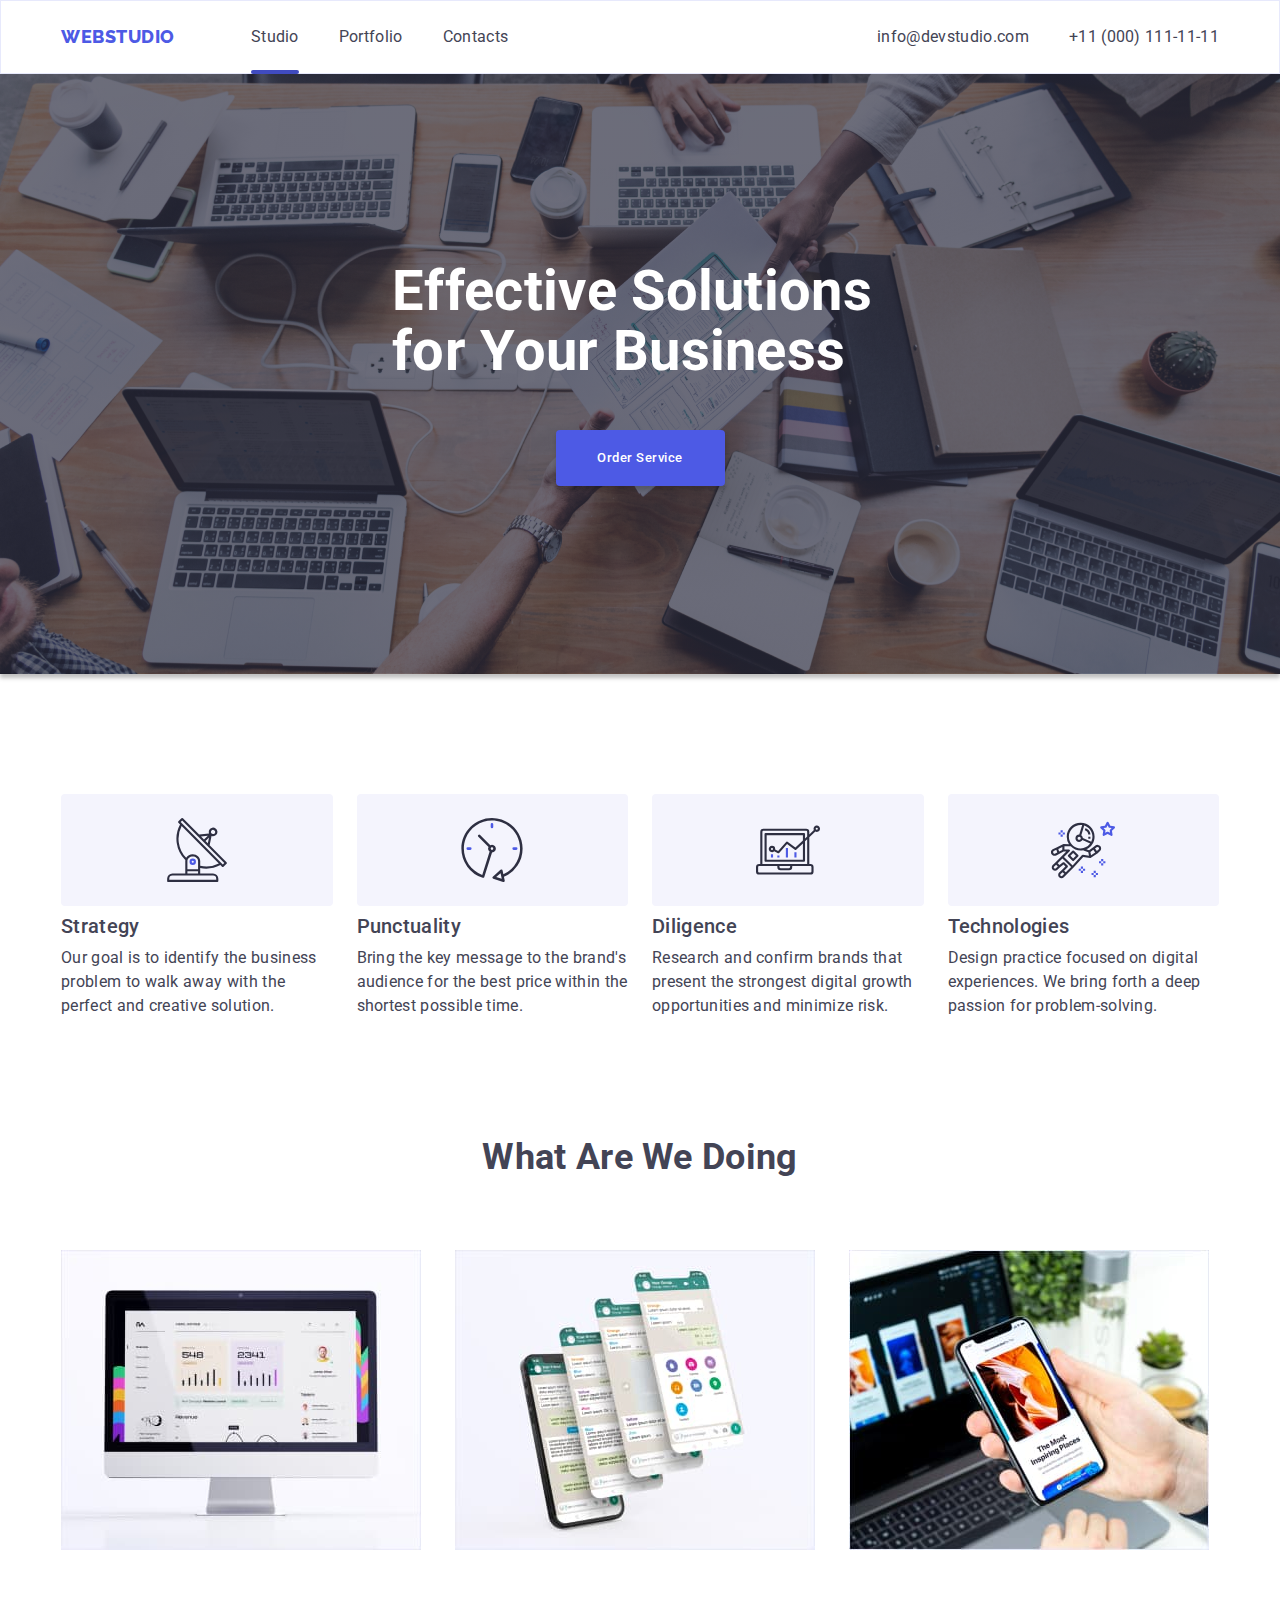
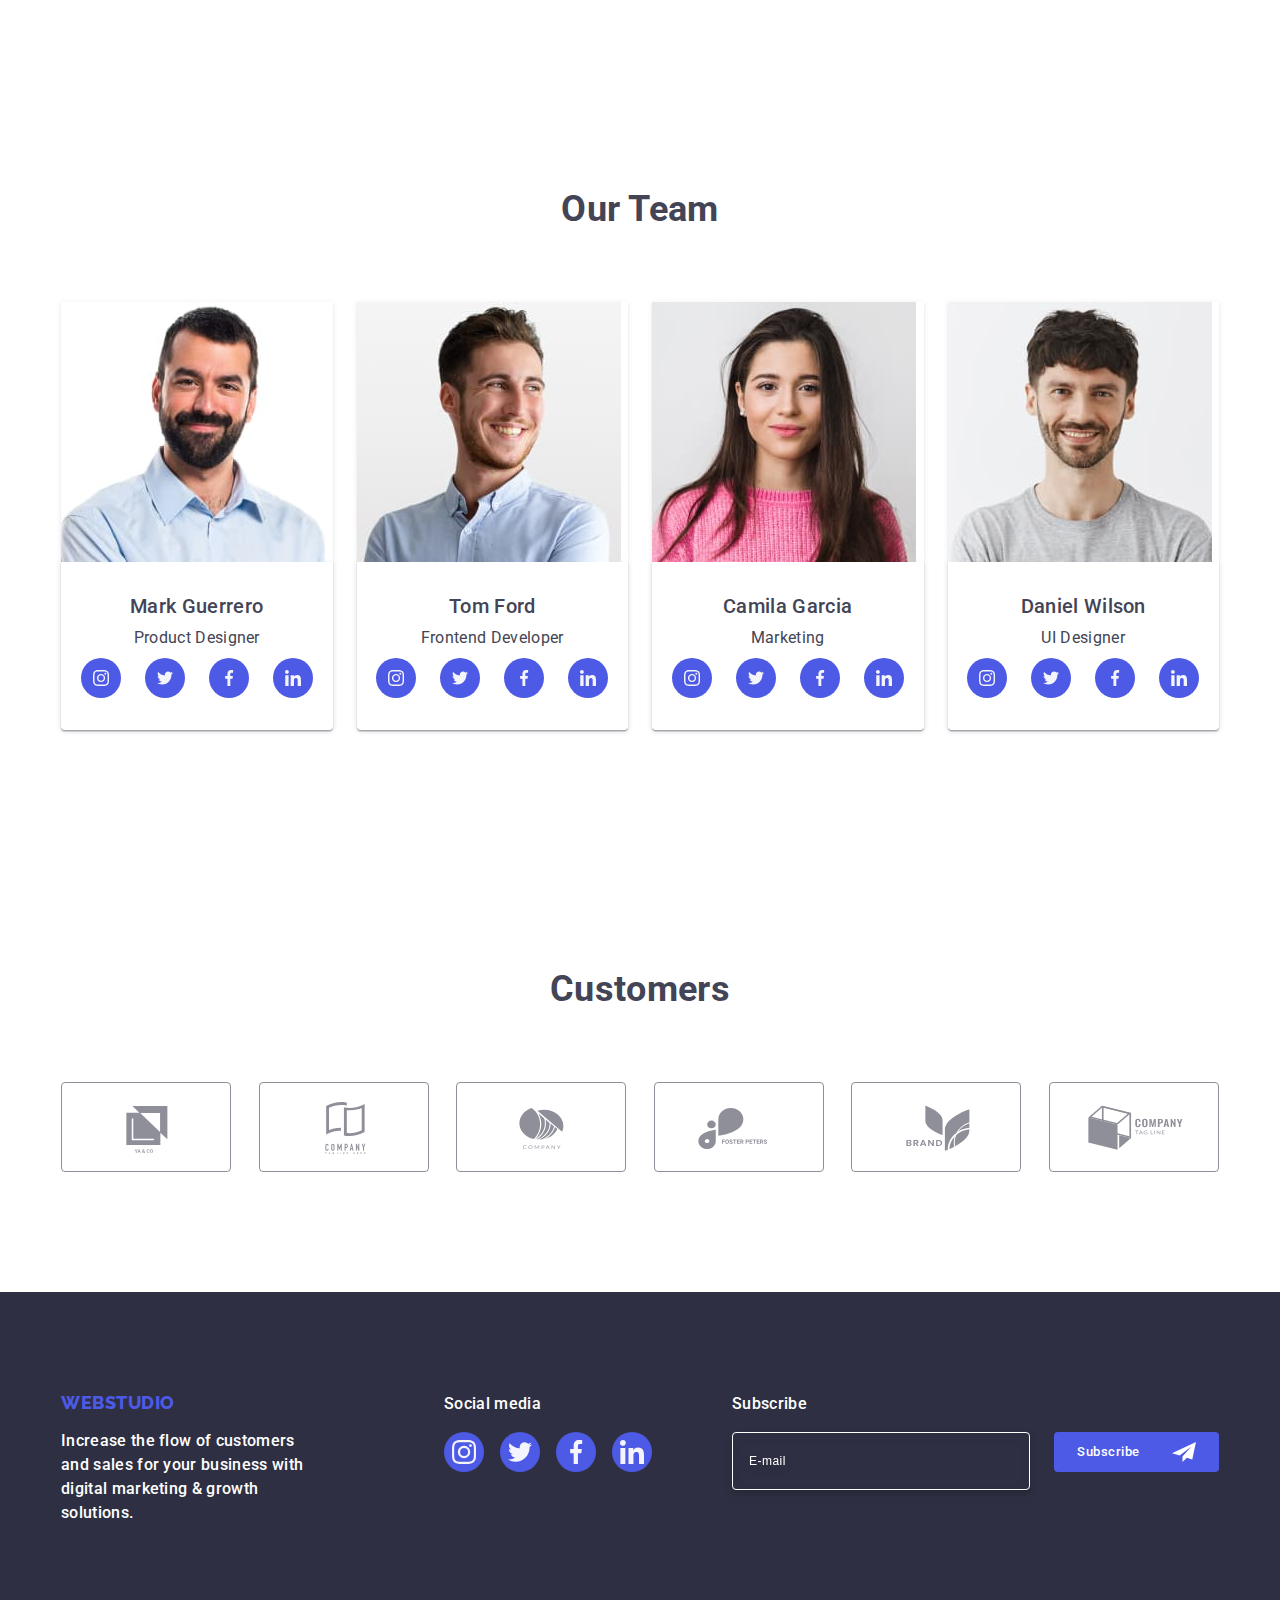
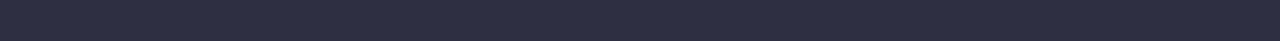
==== commit fd1c16ef: "final-commit" ====
--- a/index.html
+++ b/index.html
@@ -500,9 +500,9 @@
           </div>
 
           <div class="label-box">
-            <label class="modal-label" for="phone-no">Phone</label>
-
-            <div class="input-box" id="user-phone">
+            <label class="modal-label" for="user-phone">Phone</label>
+
+            <div class="input-box">
               <input
                 class="modal-input"
                 type="tel"
@@ -552,7 +552,7 @@
             />
             <label class="policy-label" for="user-privacy">
               <span class="modal-custom-checkbox">
-                <svg class="check-icon" width="10px" height="8px">
+                <svg class="check-icon" width="10" height="8">
                   <use href="./images/icons.svg#checked"></use>
                 </svg>
               </span>
--- a/css/styles.css
+++ b/css/styles.css
@@ -3,16 +3,9 @@
     --body-text-color: #434455;
     --iris-color:#4D5AE5;
     --ocean-color:#404BBF;
-    ---cloud-color:#F4F4FD;
-    --title-color:#2e2f42;
-    --animation: color 250ms cubic-bezier(0.4, 0, 0.2, 1),
-                background-color 250ms cubic-bezier(0.4, 0, 0.2, 1),
-                border-color 250ms cubic-bezier(0.4, 0, 0.2, 1),
-                box-shadow 250ms cubic-bezier(0.4, 0, 0.2, 1),
-                transform 250ms cubic-bezier(0.4, 0, 0.2, 1);
-    --backdrop-animation: opacity 250ms cubic-bezier(0.4, 0, 0.2, 1), 
-                visibility 250ms cubic-bezier(0.4, 0, 0.2, 1) ; 
-
+    --cloud-color:#F4F4FD;
+    --main-grey-color:#2e2f42;
+    --animation:250ms cubic-bezier(0.4, 0, 0.2, 1);
 }
                     /* GENERAL */
 body {
@@ -101,12 +94,10 @@
     display: flex;
     gap: 40px;
 }
-.nav-item {
-    transition: var(--animation);
-}
+
 .nav-link {
     position:relative;
-    transition: color 250ms cubic-bezier(0.4, 0, 0.2, 1);
+    transition: color var(--animation);
 }
 .link.nav-link {
     display: flex;
@@ -114,9 +105,7 @@
     font-style: normal;
     padding: 24px 0;
 }
-.nav-link.active {
-    color:#404bbf; 
-}
+
 .nav-link.active::after{
     content: "";
     width: 100%;
@@ -144,7 +133,7 @@
     color:var(--ocean-color);
 }
 .contacts-link{
- transition: var(--animation);
+    transition: color var(--animation);
 }
 
                     /* HERO */
@@ -153,7 +142,7 @@
     color:#FFF;
     max-width: 1440px;
     max-height: 600px;
-    background-color:#2E2F42; 
+    background-color: var(--main-grey-color); 
     background-image:linear-gradient(
 	to bottom, 
 	rgba(46, 47, 66, 0.70), 
@@ -193,11 +182,11 @@
     border-radius: 4px;
     border: none;
 
-    transition: var(--animation);
-}
-.hero-button:hover,
-.hero-button:active, 
-.hero-button:focus {
+    transition: background-color var(--animation), box-shadow var(--animation);
+}
+.blue-button:hover,
+.blue-button:active, 
+.blue-button:focus {
     background-color: var(--ocean-color);
 }
 
@@ -212,7 +201,7 @@
     gap: 24px;
 }
 .benefits-icon-box{
-    background-color: var(---cloud-color);
+    background-color: var(--cloud-color);
     border-radius: 4px;
     margin-bottom: 8px;
     height: 112px;
@@ -304,7 +293,7 @@
 .team-social-item{
 }
 .team-icons {
-    fill:var(---cloud-color);
+    fill:var(--cloud-color);
 }
 .team-icon-link{
     display:flex;
@@ -313,7 +302,7 @@
     background-color: var(--iris-color);
     padding: 12px;
     border-radius: 50%;
-    transition: var(--animation); 
+    transition: background-color var(--animation); 
 
 }
 .team-icon-link:hover,
@@ -332,7 +321,7 @@
     gap:24px; 
 }
 .cust-item{
-    transition: var(--animation);
+    transition: color var(--animation), border-color var(--animation);
 }
 .cust-link{
     width: 168px;
@@ -345,20 +334,22 @@
     justify-content: center;
     border-radius: 4px;
     flex-shrink: 0;
-    transition: var(--animation);
-
-}
+    transition: color var(--animation), border-color var(--animation);
+
+}
+
+.cust-icon{
+    fill: currentColor;
+}
+
 .cust-link:hover,
 .cust-link:focus {
-    color: #404bbf;
-    border-color: #404bbf;
-}
-.cust-icon{
-    fill: currentColor;
-}
+    color: var(--ocean-color);
+    border-color: var(--ocean-color);
+}
+
 .cust-link:hover.cust-icon,
-.cust-link:focus.cust-icon
-{
+.cust-link:focus.cust-icon {
     fill:var(--ocean-color);
     color: var(--ocean-color);
     border-color: var(--ocean-color);
@@ -384,7 +375,7 @@
     padding: 12px 24px;
     border: 1px solid #E7E9FC;
     border-radius: 4px;
-    transition:n var(--animation);
+    transition: background-color var(--animation), color var(--animation), border-color var(--animation), box-shadow var(--animation);
 }
 .buttons:hover,
 .buttons:active,
@@ -425,7 +416,7 @@
 
 .image-link {
     display: block;
-    transition: var(--animation);
+    transition: box-shadow var(--animation);
 
 }
 
@@ -444,12 +435,12 @@
 .hover-text
 {
     background-color: var(--iris-color);
-    color: var(---cloud-color);
+    color: var(--cloud-color);
     display: inline-block;
     position: absolute;
     top: 0;
     transform: translateY(100%);
-    transition: var(--animation);
+    transition: transform var(--animation);
 
     width: 100%;
     height: 100%;
@@ -461,7 +452,6 @@
 
 .box:hover .hover-text{
     transform: translateY(0%);
-    transition-duration: 250ms;
 }
 
 .picture-title{
@@ -483,7 +473,7 @@
                     /* Footer */
 
 .footer {
-    background-color: #2E2F42;
+    background-color: var(--main-grey-color);
     color: var(--main-white-color);
     padding: 100px 0px;
 }
@@ -524,7 +514,7 @@
     background-color: var(--iris-color);
     padding: 8px;
     border-radius: 50%;
-    transition: var(--animation); 
+    transition: background-color var(--animation); 
 
 }
 .f-social-link:hover,
@@ -533,7 +523,7 @@
     background-color: #31D0AA;
 }
 .footer-icon {
-    fill: var(---cloud-color);
+    fill: var(--cloud-color);
 }
 
                     /* subscribe input */
@@ -605,7 +595,7 @@
     width: 100%;
     height: 100%;
     z-index: 999;
-    transition: var(--animation);
+    transition: visibility var(--animation);
 }
 
 .modal{
@@ -624,7 +614,7 @@
     top: 50%;
     left:50%;
     transform: translate(-50%, -50%);
-    transition: transform 250ms cubic-bezier(0.4, 0, 0.2, 1); 
+    transition: transform var(--animation); 
 }
 .close-btn {
     width:24px;
@@ -642,11 +632,11 @@
     align-items: center;
     justify-content: center;
 
-    transition: background-color 250ms cubic-bezier(0.4, 0, 0.2, 1), border 250ms cubic-bezier(0.4, 0, 0.2, 1); 
+    transition: background-color var(--animation), border var(--animation); 
 }
 .close-icon{
     border: 1px;
-    transition: fill 250ms cubic-bezier(0.4, 0, 0.2, 1); 
+    transition: fill var(--animation); 
 }
 .close-btn:hover,
 .close-btn:focus
@@ -669,30 +659,30 @@
     font-weight: 500;
     letter-spacing: 0.02em; 
     line-height: 1.5; 
-    color: #2E2F42;
+    color: var(--main-grey-color);
+    margin-bottom: 16px;
 }
 .modal-form{
 
 }
-.modal-form:nth-child(4){
-    margin-bottom: 16px;
-}
+
 .label-box{
     margin-bottom: 8px; 
 }
 
 .modal-label,
-.user-privacy {
+.policy-label {
     display: block;
     color: #8E8F99;
     font-weight: 400;
     letter-spacing: 0.04em; 
-    line-height: 1.17; 
+    line-height: 1.17em; 
     font-size: 12px; 
-     margin-bottom: 4px; 
+    margin-bottom: 4px; 
 
     position: relative;
 }
+
 .input-box {
     position: relative;
 }
@@ -702,26 +692,20 @@
     margin-top: 2px;
     width: 100%;
     height: 40px;
-    background-color: transparent;
-    outline: transparent;
-
-    border-radius: 4px;
-    border: 1px solid rgba(46, 47, 66, 0.40);
-    transition:border-color 250ms cubic-bezier(0.4, 0, 0.2, 1);
 
     font-size: 12px; 
     line-height: 1.17;
     letter-spacing: 0.04em; 
 }
 .input-icon {
-    fill: #2E2F42;
+    fill: var(--main-grey-color);
 
     position: absolute;
     left: 16px; 
     top: 50%;
     transform: translateY(-50%);
 
-    transition:fill 250ms cubic-bezier(0.4, 0, 0.2, 1);
+    transition:fill var(--animation);
 }
 .modal-input:focus{
     border-color: var(--iris-color);
@@ -736,7 +720,7 @@
     width: 100%;
     height: 120px;     
     padding: 8px 16px;
-    
+
     resize: none; 
     color: rgba(46, 47, 66, 0.4); 
 
@@ -751,17 +735,6 @@
 
 .checkbox-input{
 
-}
-
-.policy-label {
-    font-size: 12px;
-    font-style: normal;
-    font-weight: 400;
-    line-height: 1.17em;
-    letter-spacing: 0.04em;
-
-    color:#8E8F99;
-    margin-top: 16px;
 }
 
 .modal-custom-checkbox{
@@ -773,19 +746,22 @@
     height: 16px;
     background-color: transparent;
     border-radius: 2px;
-    border: 1px solid rgba(46, 47, 66, 0.40));
-    transition: var(--animation), fill 250ms cubic-bezier(0.4, 0, 0.2, 1);;
+    border: 1px solid rgba(46, 47, 66, 0.40);
+    fill: transparent;
+    transition: background-color var(--animation), fill var(--animation);
 }
 .check-icon{
 
 }
 
 .policy-link{
-
+    color: #4d5ae5;
 }
 .checkbox-input:active + .policy-label .modal-custom-checkbox {
     background-color: var(--ocean-color);
+    fill: var(--cloud-color);
 }
 .send-btn {
-    line-height: 1,5;
+    line-height: 1.5;
+    transition: background-color var(--animation);
 }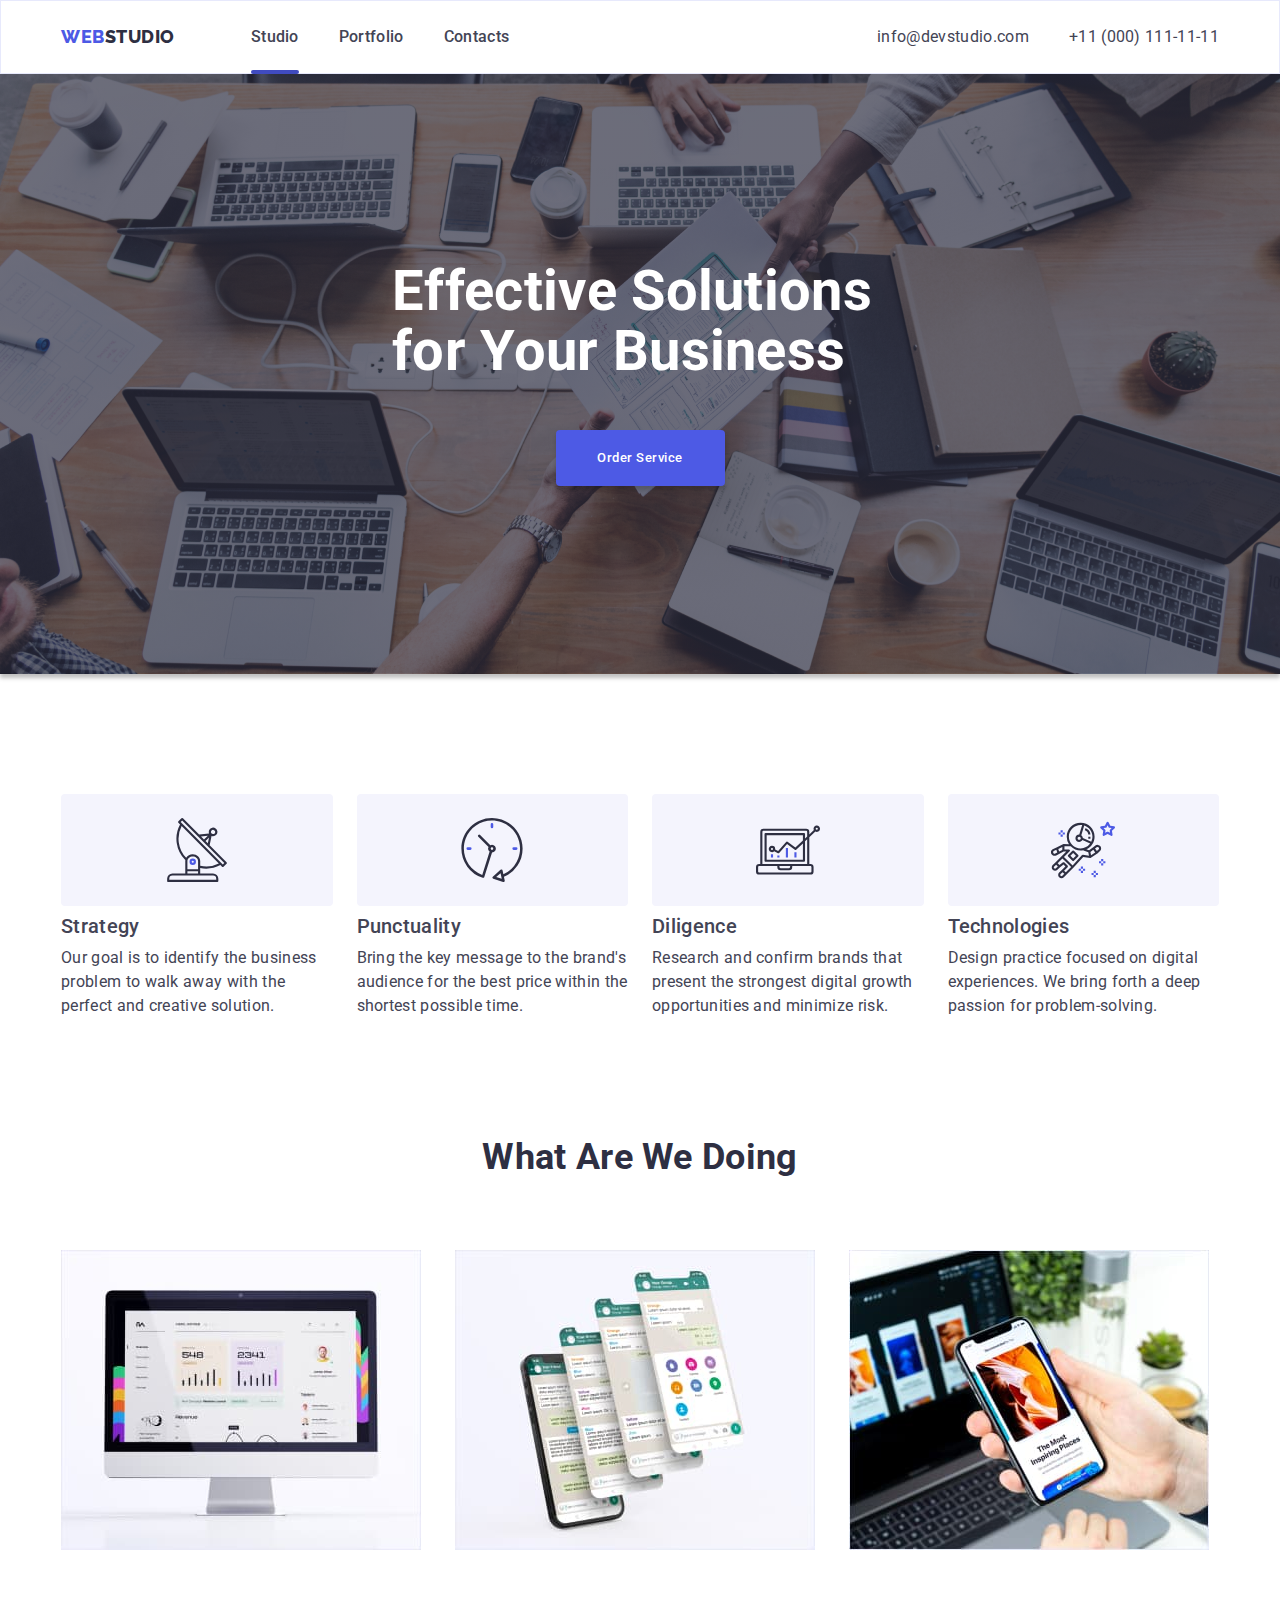
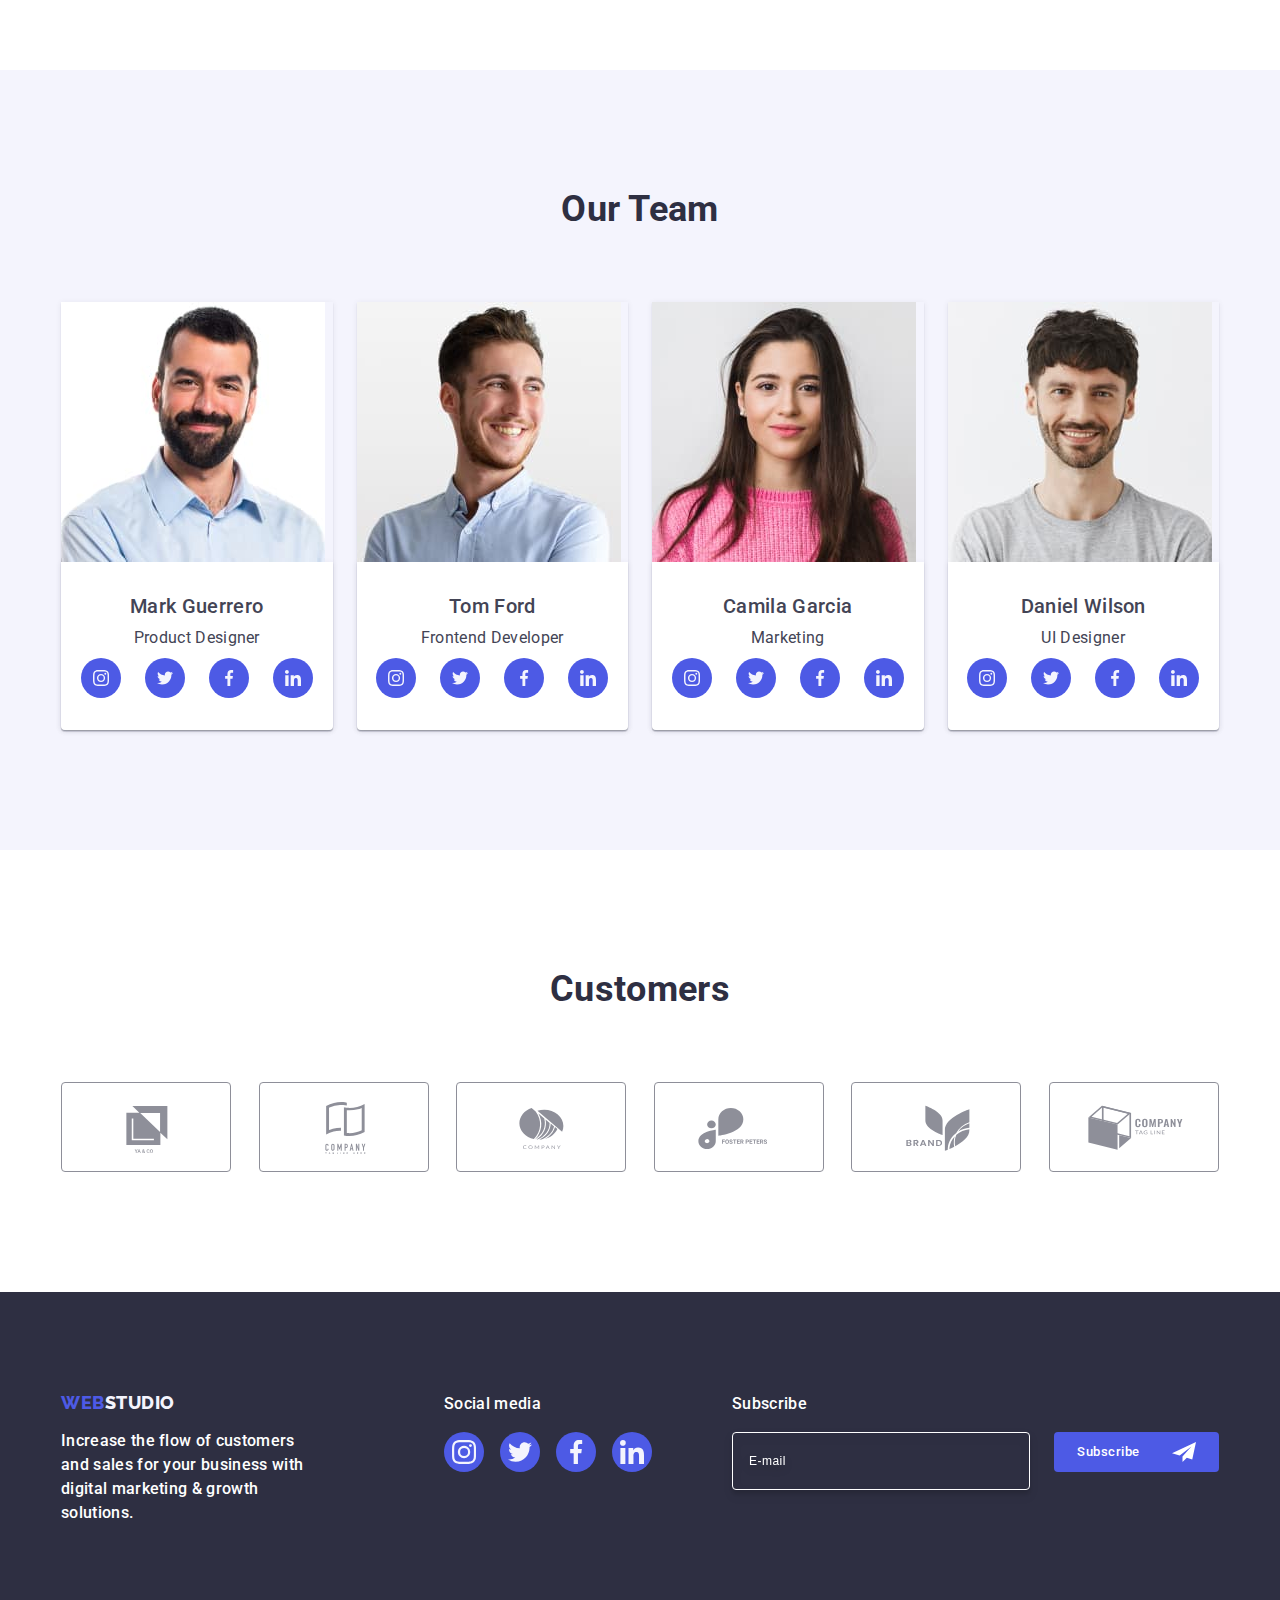
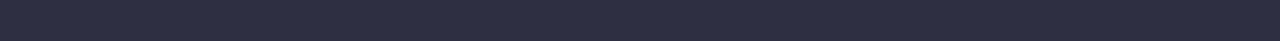
==== commit 0804622b: "commit" ====
--- a/index.html
+++ b/index.html
@@ -24,6 +24,7 @@
     <!-- styles -->
     <link rel="stylesheet" href="./css/styles.css" />
   </head>
+
   <body>
     <header class="header">
       <div class="header-container container">
@@ -64,7 +65,7 @@
       <!-- Hero section -->
 
       <section class="hero">
-        <div class="container hero-container">
+        <div class="container">
           <h1 class="hero-title">Effective Solutions for Your Business</h1>
           <button class="blue-button" type="button" data-modal-open>
             Order Service
@@ -557,7 +558,7 @@
                 </svg>
               </span>
               I accept the terms and conditions of the
-              <a class="policy-link" href="">Privacy policy </a>
+              <a class="policy-link" href="">Privacy Policy</a>
             </label>
           </div>
           <button class="blue-button send-btn" type="submit">Send</button>
--- a/css/styles.css
+++ b/css/styles.css
@@ -67,7 +67,16 @@
     box-shadow: 0px 2px 1px rgba(46, 47, 66, 0.08), 0px 1px 1px rgba(46, 47, 66, 0.16), 0px 1px 6px rgba(46, 47, 66, 0.08);
  } 
 /* logo */
-.link.logo {
+.header-container{
+    display:flex;
+    justify-content: space-between;
+    align-items: center;
+}
+.nav-line{
+    display: flex;
+    align-items: center;
+}
+.logo {
     font-family: 'Raleway', sans-serif;
     font-style: normal;
     font-weight: 800;
@@ -79,33 +88,32 @@
     margin-right: 76px;
 }
 .logo-grey {
-    color: var(--title-color);
-}
-.header-container{
-    display:flex;
-    justify-content: space-between;
-    align-items: center;
-}
-.nav-line {
-    display: flex;
-    align-items: center;
-}
+    color: var(--main-grey-color);
+}
+/* navigation */
 .nav-list {
     display: flex;
+    align-items: center;
     gap: 40px;
-}
-
+
+}
+.nav-item{
+    font-weight: 500;
+}
 .nav-link {
     position:relative;
     transition: color var(--animation);
 }
-.link.nav-link {
+.nav-list {
+    display: flex;
+    gap: 40px;
+}
+.nav-link {
     display: flex;
     color: var(--title-color);
     font-style: normal;
     padding: 24px 0;
 }
-
 .nav-link.active::after{
     content: "";
     width: 100%;
@@ -116,25 +124,27 @@
     left: 0; 
     bottom: -1px;
 }
-
 .nav-link:hover,
 .nav-link:focus,
 .nav-link:active{
     color: var(--ocean-color);
 }
-
+/* contact details */
 .contacts{
     font-style: normal;
     line-height: 1.5em;
 }
-.contacts .link:hover,
-.contacts .link:active,
-.contacts .link:focus {
-    color:var(--ocean-color);
+.contacts-item{
 }
 .contacts-link{
     transition: color var(--animation);
 }
+.contacts-link .link:hover,
+.contacts-link .link:active,
+.contacts-link .link:focus {
+    color:var(--ocean-color);
+}
+
 
                     /* HERO */
 
@@ -148,7 +158,7 @@
 	rgba(46, 47, 66, 0.70), 
 	rgba(46, 47, 66, 0.70)
 	),
-    url(/images/hero-image.jpg);
+    url(../images/hero-image.jpg);
     background-repeat:no-repeat;
     background-size: cover;
     background-position: center;
@@ -164,9 +174,7 @@
     margin:auto auto 48px auto;
     max-width: 496px; 
 }
-.hero-container {
-
-}
+            /* blue button general */
 .blue-button {
     font-family: "Roboto", sans-serif; 
     color: #FFF;
@@ -189,16 +197,19 @@
 .blue-button:focus {
     background-color: var(--ocean-color);
 }
+                        /*  */
 
                 /* benefits section */
 
 .benefits-section{
     padding: 120px 0;
 }
-
 .benefits-list{
     display: flex;
     gap: 24px;
+}
+.text-section {
+    width: calc((100% - 72px) / 4);
 }
 .benefits-icon-box{
     background-color: var(--cloud-color);
@@ -210,8 +221,8 @@
     align-items: center;
     justify-content: center;
 }
-.text-section {
-    width: calc((100% - 72px) / 4);
+.benefits-icon{
+
 }
 .title {
     font-weight: 500;
@@ -220,7 +231,6 @@
     text-transform: capitalize;
     margin-bottom: 8px;
 }
-
 .benefits-text{
     letter-spacing: 0.02em;
     color:var(--body-text-color);
@@ -228,12 +238,12 @@
 
 
                 /* What are we doing */
+
 .wawd-section {
     padding-bottom: 120px;
-
 }
 .wawd-title {
-    color: var(--title-color);
+    color: var(--main-grey-color);
     text-align: center;
     font-weight: 700;
     font-size: 36px;
@@ -246,11 +256,11 @@
     gap: 24px;
 }
 
-
                     /* Team */
 
+
 .team-section {
-    background-color: var(--main-white-color);
+    background-color: var(--cloud-color);
     padding: 120px 0;
 }
 .team-list {
@@ -273,7 +283,7 @@
     background-color: #FFF;
 }
 .team-title {
-    color:var(--title-color);
+    color:var(--main-grey-color);
     text-align: center;
     font-weight: 700;
     font-size: 36px;
@@ -312,6 +322,7 @@
 }
 
                     /* Customers */
+
 .customers{
     padding: 120px 0;
 }
@@ -337,11 +348,9 @@
     transition: color var(--animation), border-color var(--animation);
 
 }
-
 .cust-icon{
     fill: currentColor;
 }
-
 .cust-link:hover,
 .cust-link:focus {
     color: var(--ocean-color);
@@ -368,7 +377,7 @@
 .buttons {
     font-family: var(--primary-font);
     color: var(--iris-color);
-    background-color:var(--main-white-color);
+    background-color:var(--cloud-color);
     
     font-weight: 500;
     letter-spacing: 0.04em;
@@ -425,6 +434,7 @@
 .image-link:focus{
     box-shadow: 0px 2px 1px 0px rgba(46, 47, 66, 0.08), 0px 1px 1px 0px rgba(46, 47, 66, 0.16), 0px 1px 6px 0px rgba(46, 47, 66, 0.08);
 }
+
 .box{
     overflow: hidden;
     max-width: 360px;
@@ -449,15 +459,14 @@
     line-height: 1.5; 
     letter-spacing: 0.02em; 
 }
-
-.box:hover .hover-text{
+.image-link:hover .hover-text,
+.image-link:focus .hover-text {
     transform: translateY(0%);
 }
-
 .picture-title{
     font-weight: 500;
     font-size: 20px;
-    color: var(--title-color);
+    color: var(--main-grey-color);
     margin-bottom: 8px;
 }
 .picture-text {
@@ -474,7 +483,7 @@
 
 .footer {
     background-color: var(--main-grey-color);
-    color: var(--main-white-color);
+    color: var(--cloud-color);
     padding: 100px 0px;
 }
 .footer-container {
@@ -489,7 +498,7 @@
     margin-bottom: 16px; 
 }
 .logo-white {
-    color: var(--main-white-color);
+    color: var(--cloud-color);
 }
 .footer-text{
     max-width: 264px;
@@ -595,7 +604,7 @@
     width: 100%;
     height: 100%;
     z-index: 999;
-    transition: visibility var(--animation);
+    transition: opacity var(--animation), visibility var(--animation);
 }
 
 .modal{
@@ -604,17 +613,15 @@
     padding: 72px 24px 24px 24px;
 
     flex-shrink: 0;
-    background-color: #FFF;
     border-radius: 4px;
     background: #FCFCFC;
-    border-radius: 4px;
     box-shadow: 0px 2px 1px 0px rgba(0, 0, 0, 0.20), 0px 1px 3px 0px rgba(0, 0, 0, 0.12), 0px 1px 1px 0px rgba(0, 0, 0, 0.14);
 
     position: absolute;
     top: 50%;
     left:50%;
     transform: translate(-50%, -50%);
-    transition: transform var(--animation); 
+    transition: transform var(--animation);
 }
 .close-btn {
     width:24px;
@@ -669,8 +676,82 @@
 .label-box{
     margin-bottom: 8px; 
 }
-
-.modal-label,
+.label-box:nth-child(4){
+    margin-bottom: 16px;
+
+}
+
+.modal-label {
+    display: block;
+    color: #8E8F99;
+    font-weight: 400;
+    letter-spacing: 0.04em; 
+    line-height: 1.17em; 
+    font-size: 12px; 
+    margin-bottom: 4px; 
+
+    position: relative;
+}
+
+.input-box {
+    position: relative;
+}
+
+.modal-input{
+    padding: 11px 38px;
+    margin-top: 2px;
+    width: 100%;
+    height: 40px;
+    background-color: transparent; 
+    outline: transparent; 
+    border-radius: 4px;
+    border: 1px solid rgba(46, 47, 66, 0.40);
+
+    font-size: 12px; 
+    line-height: 1.17;
+    letter-spacing: 0.04em; 
+
+    transition: border-color var(--animation);
+}
+.input-icon {
+    fill: var(--main-grey-color);
+
+    position: absolute;
+    left: 16px; 
+    top: 50%;
+    transform: translateY(-50%);
+
+    transition:fill var(--animation);
+}
+.modal-input:focus{
+    border-color: var(--iris-color);
+    outline: transparent;
+
+}
+.modal-input:focus + .input-icon{
+    fill:var(--iris-color);
+
+}
+.comment-box {
+    width: 100%;
+    height: 120px;     
+    padding: 8px 16px;
+
+    resize: none; 
+    color: rgba(46, 47, 66, 0.4); 
+}
+
+.comment-box::placeholder{
+    color: rgba(46, 47, 66, 0.40);
+}
+/* checkbox */
+
+.modal-checkbox-area{
+    margin-bottom: 24px;
+}
+.checkbox-input{
+
+}
 .policy-label {
     display: block;
     color: #8E8F99;
@@ -679,64 +760,7 @@
     line-height: 1.17em; 
     font-size: 12px; 
     margin-bottom: 4px; 
-
-    position: relative;
-}
-
-.input-box {
-    position: relative;
-}
-
-.modal-input{
-    padding: 11px 38px;
-    margin-top: 2px;
-    width: 100%;
-    height: 40px;
-
-    font-size: 12px; 
-    line-height: 1.17;
-    letter-spacing: 0.04em; 
-}
-.input-icon {
-    fill: var(--main-grey-color);
-
-    position: absolute;
-    left: 16px; 
-    top: 50%;
-    transform: translateY(-50%);
-
-    transition:fill var(--animation);
-}
-.modal-input:focus{
-    border-color: var(--iris-color);
-    outline: transparent;
-
-}
-.modal-input:focus + .input-icon{
-    fill:var(--iris-color);
-
-}
-.comment-box {
-    width: 100%;
-    height: 120px;     
-    padding: 8px 16px;
-
-    resize: none; 
-    color: rgba(46, 47, 66, 0.4); 
-
-}
-
-.comment-box::placeholder{
-    color: rgba(46, 47, 66, 0.40);
-}
-.modal-checkbox-area{
-    margin-bottom: 24px;
-}
-
-.checkbox-input{
-
-}
-
+}
 .modal-custom-checkbox{
     display: inline-flex;
     align-items: center;
@@ -748,19 +772,25 @@
     border-radius: 2px;
     border: 1px solid rgba(46, 47, 66, 0.40);
     fill: transparent;
-    transition: background-color var(--animation), fill var(--animation);
+    transition: background-color var(--animation), 
+                border var(--animation), 
+                fill var(--animation);
 }
 .check-icon{
-
+    
 }
 
 .policy-link{
     color: #4d5ae5;
 }
-.checkbox-input:active + .policy-label .modal-custom-checkbox {
+.checkbox-input:checked + .policy-label .modal-custom-checkbox{
     background-color: var(--ocean-color);
+    border: none;
     fill: var(--cloud-color);
 }
+/* .checkbox-input:active +.policy-label>.modal-custom-checkbox>.check-icon  {
+    opacity: 1;
+} */
 .send-btn {
     line-height: 1.5;
     transition: background-color var(--animation);
